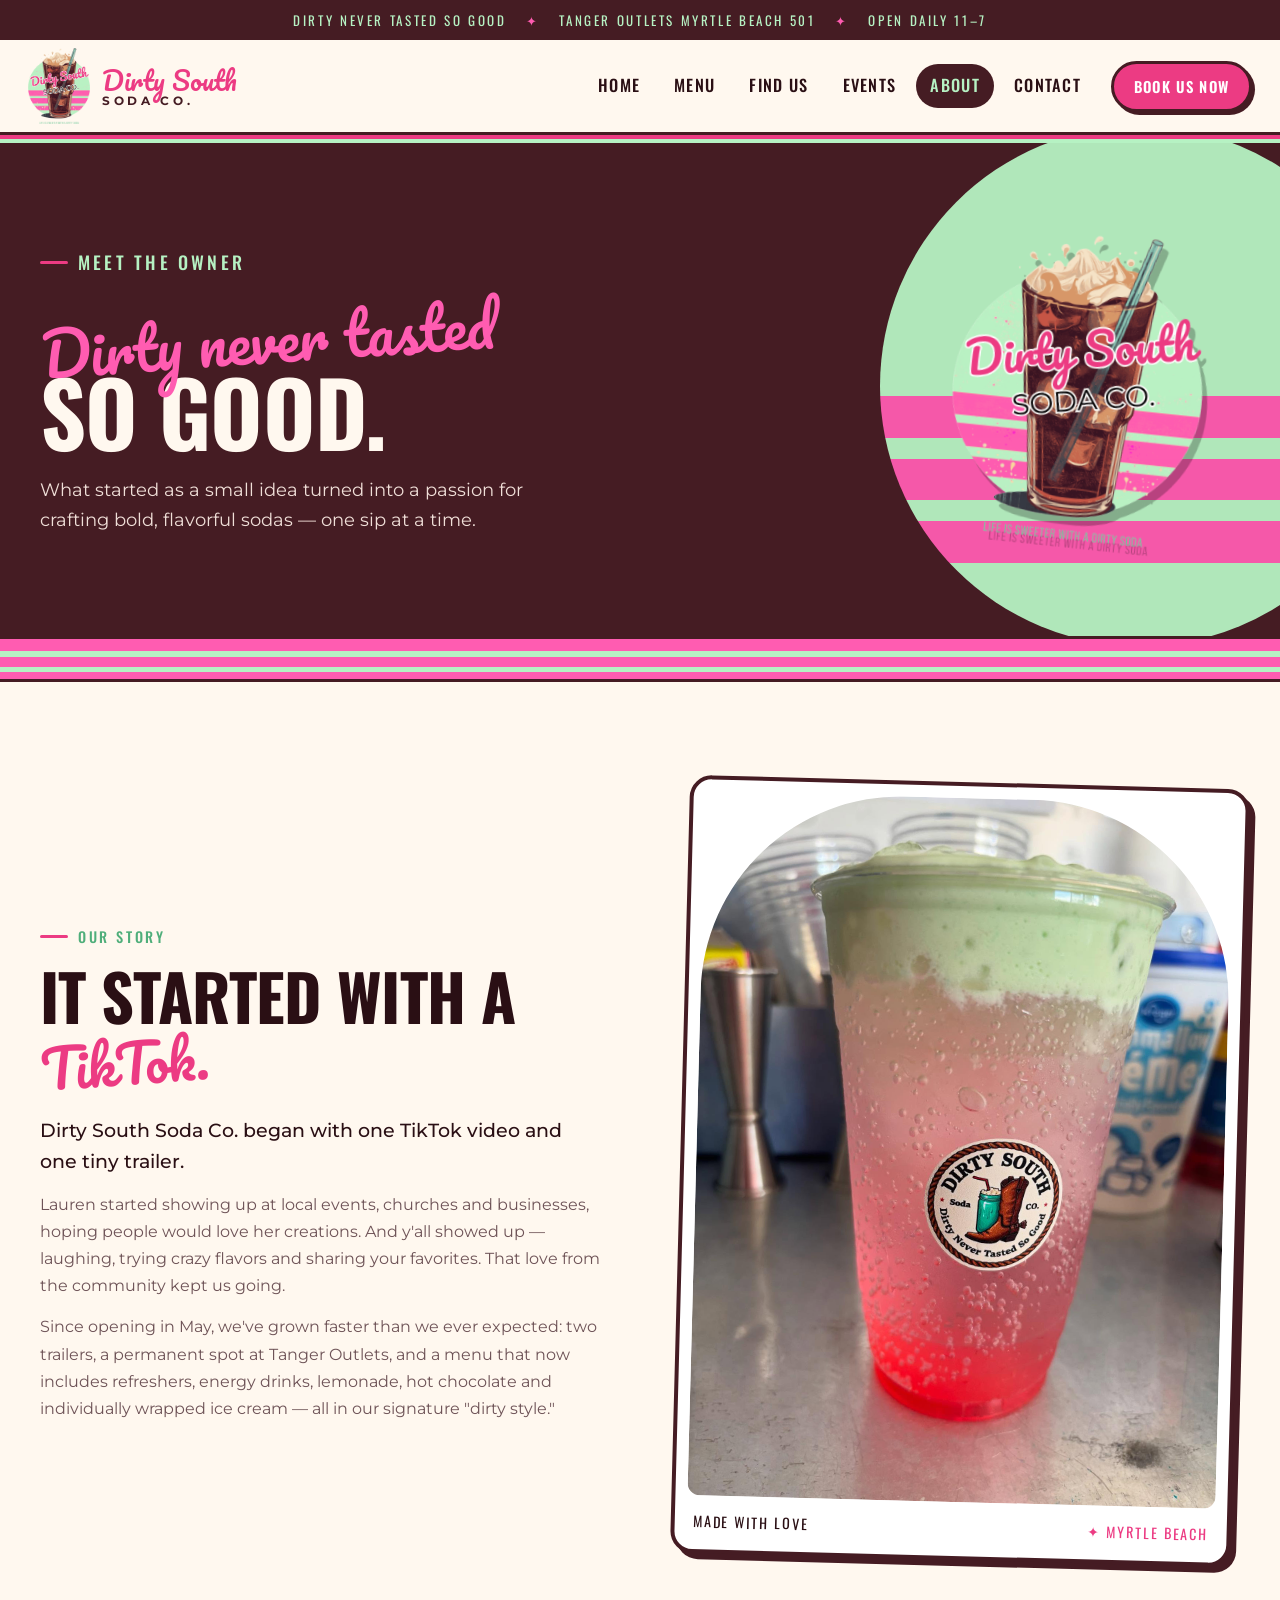
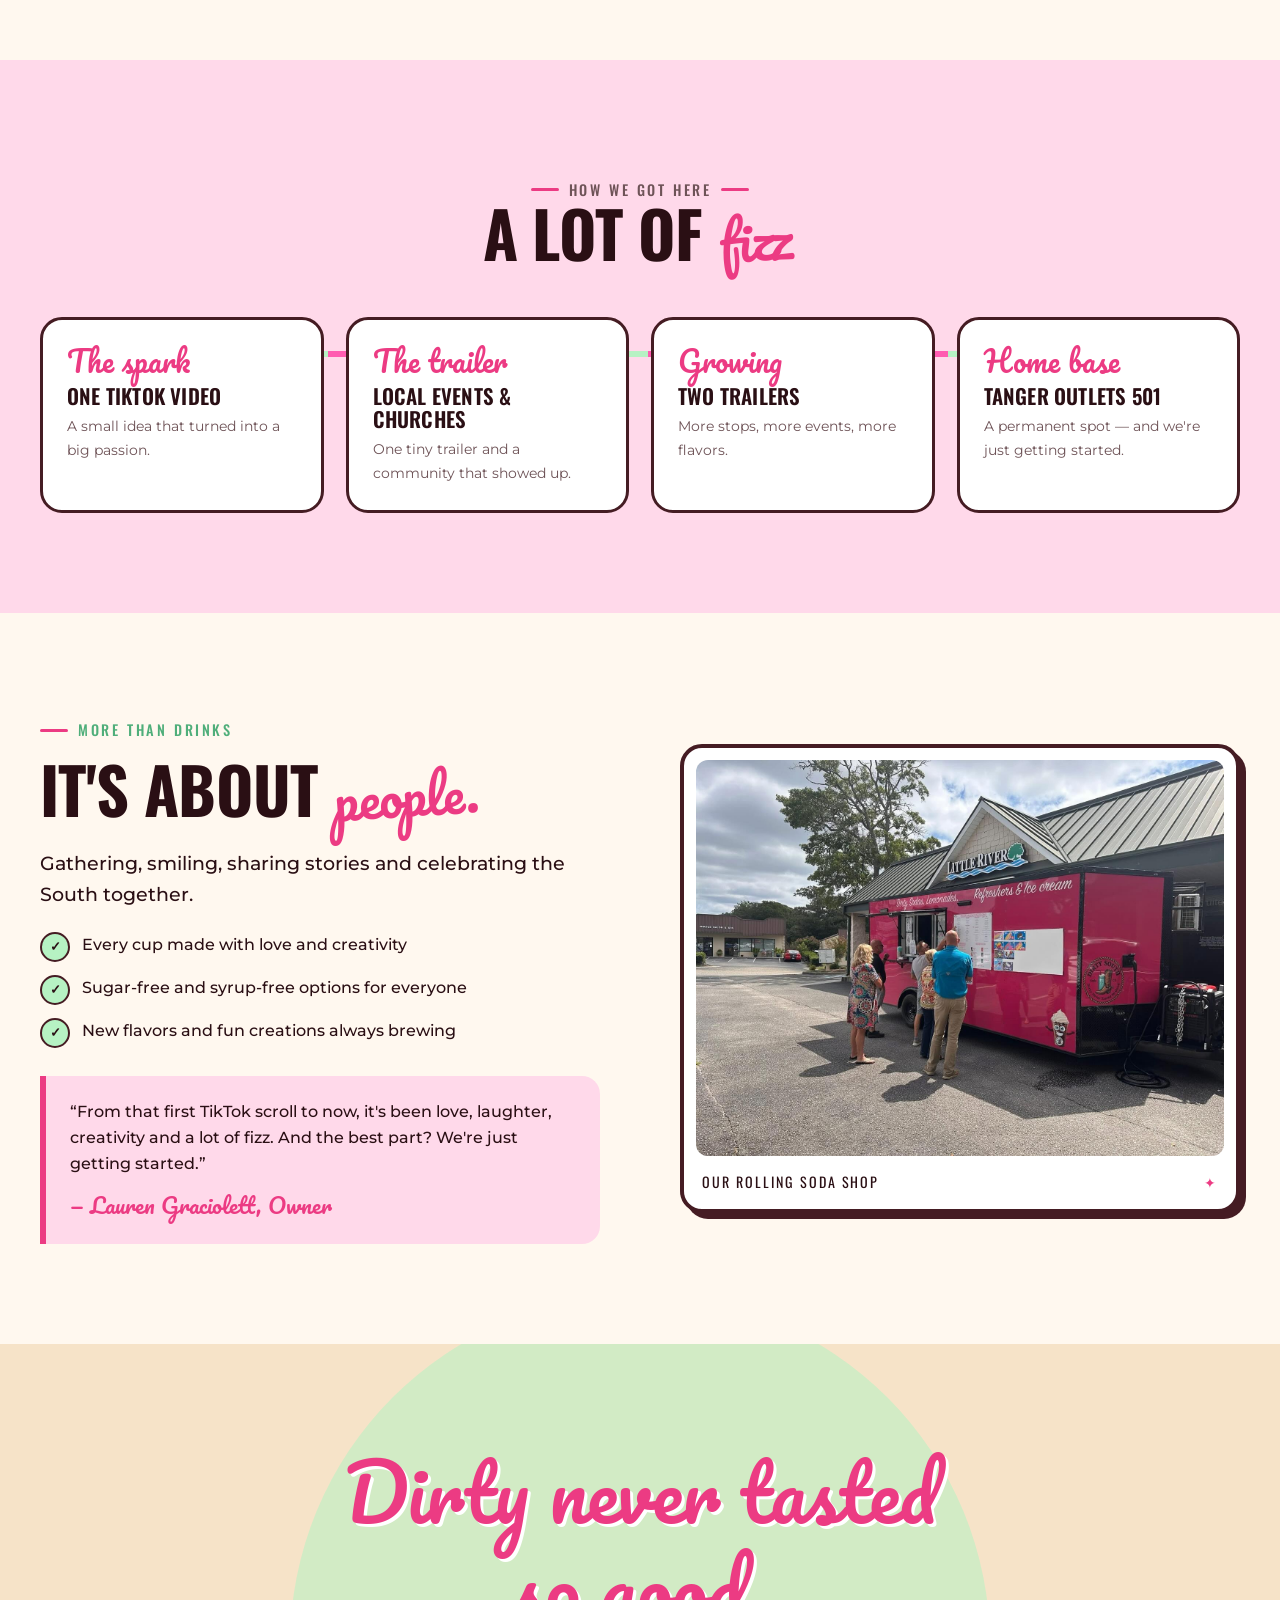
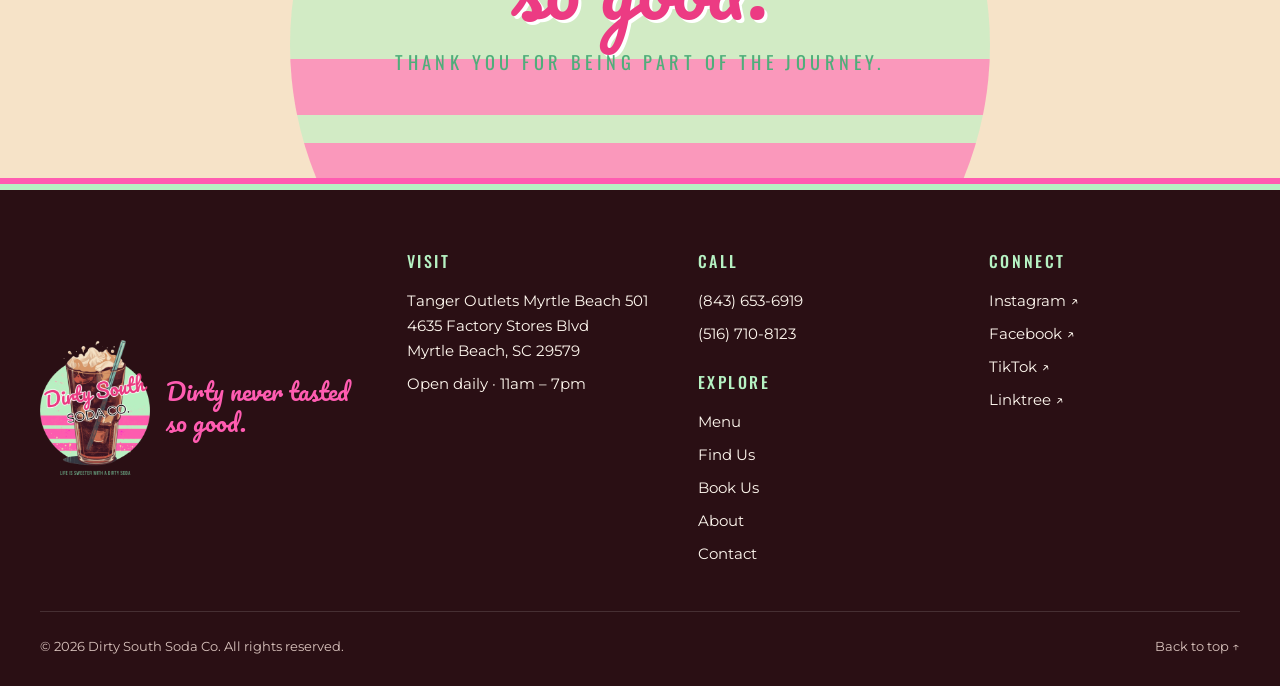
==== about.html @ b5f2651e "trew" ====
<!doctype html>
<html lang="en">
<head>
  <meta charset="utf-8">
  <meta name="viewport" content="width=device-width, initial-scale=1">
  <meta name="theme-color" content="#451c23">
  <title>About | Meet the Owner of Dirty South Soda Co.</title>
  <meta name="description" content="Meet Lauren Graciolett, owner of Dirty South Soda Co. What started with a TikTok video and one tiny trailer grew into two trailers and a permanent spot at Tanger Outlets Myrtle Beach.">
  <meta property="og:title" content="About | Meet the Owner of Dirty South Soda Co.">
  <meta property="og:description" content="Meet Lauren Graciolett, owner of Dirty South Soda Co. What started with a TikTok video and one tiny trailer grew into two trailers and a permanent spot at Tanger Outlets Myrtle Beach.">
  <meta property="og:type" content="website">
  <meta property="og:image" content="dirty-south-logo.png">
  <link rel="icon" type="image/png" href="favicon.png">
  <link rel="preconnect" href="https://fonts.googleapis.com">
  <link rel="preconnect" href="https://fonts.gstatic.com" crossorigin>
  <link rel="stylesheet" href="styles.css">
  <script src="script.js" defer></script>
  <script type="application/ld+json">{"@context":"https://schema.org","@type":"FoodEstablishment","name":"Dirty South Soda Co.","slogan":"Dirty Never Tasted So Good","founder":"Lauren Graciolett","servesCuisine":"Dirty sodas, energy drinks, refreshers, lemonade, boba, dirty popcorn, ice cream","telephone":["+18436536919","+15167108123"],"address":{"@type":"PostalAddress","streetAddress":"4635 Factory Stores Blvd, Tanger Outlets Myrtle Beach 501","addressLocality":"Myrtle Beach","addressRegion":"SC","postalCode":"29579","addressCountry":"US"},"openingHours":"Mo-Su 11:00-19:00","logo":"dirty-south-logo.png","sameAs":["https://www.instagram.com/dirtysouthsodacosc/","https://linktr.ee/dirtysouthsodaco"]}</script>
</head>
<body>
<a class="skip" href="#main">Skip to content</a>
<div class="topline">Dirty never tasted so good <b aria-hidden="true">✦</b> Tanger Outlets Myrtle Beach 501 <b aria-hidden="true">✦</b> Open daily 11–7</div>
<header class="header">
  <div class="nav-wrap">
    <a class="brand" href="index.html" aria-label="Dirty South Soda Co. home">
      <img src="dirty-south-logo.png" alt="" width="62" height="76">
      <span class="brand-text"><strong>Dirty South</strong><span>SODA CO.</span></span>
    </a>
    <button class="nav-toggle" aria-expanded="false" aria-controls="navigation" type="button"><span class="bars" aria-hidden="true"><i></i><i></i><i></i></span><span class="nav-label">Menu</span></button>
    <nav id="navigation" class="navigation" aria-label="Main navigation">
      <a href="index.html">Home</a>
      <a href="menu.html">Menu</a>
      <a href="find-us.html">Find Us</a>
      <a href="events.html">Events</a>
      <a href="about.html" aria-current="page">About</a>
      <a href="contact.html">Contact</a>
      <a class="btn btn-small" href="events.html">Book us now</a>
    </nav>
  </div>
</header>
<main id="main">
<section class="page-hero">
  <span class="sun" aria-hidden="true"></span>
  <img class="page-hero-logo" src="dirty-south-logo.png" alt="" width="250" height="308">
  <div class="wrap">
    <p class="eyebrow">Meet the owner</p>
    <h1><span class="script">Dirty never tasted</span>so good.</h1>
    <p>What started as a small idea turned into a passion for crafting bold, flavorful sodas — one sip at a time.</p>
    
  </div>
</section>
<div class="stripe-band" aria-hidden="true"></div>

<section class="space" aria-labelledby="story-title">
  <div class="wrap split">
    <div data-reveal>
      <p class="eyebrow">Our story</p>
      <h2 id="story-title">It started with a <span class="script">TikTok.</span></h2>
      <p class="lead" style="margin-top:22px">Dirty South Soda Co. began with one TikTok video and one tiny trailer.</p>
      <p class="muted">Lauren started showing up at local events, churches and businesses, hoping people would love her creations. And y'all showed up — laughing, trying crazy flavors and sharing your favorites. That love from the community kept us going.</p>
      <p class="muted">Since opening in May, we've grown faster than we ever expected: two trailers, a permanent spot at Tanger Outlets, and a menu that now includes refreshers, energy drinks, lemonade, hot chocolate and individually wrapped ice cream — all in our signature "dirty style."</p>
    </div>
    <figure class="photo-card arch tilt-r" data-reveal><img src="one%20drink.jpg" alt="A Dirty South Soda Co. drink" width="800" height="1000" loading="lazy" decoding="async"><figcaption>Made with love <span>✦ Myrtle Beach</span></figcaption></figure>
  </div>
</section>

<section class="space bg-pink" aria-labelledby="time-title">
  <div class="wrap">
    <div class="section-head center" data-reveal><p class="eyebrow">How we got here</p><h2 id="time-title">A lot of <span class="script">fizz</span></h2></div>
    <ol class="timeline">
      <li data-reveal><span class="big">The spark</span><h3>One TikTok video</h3><p>A small idea that turned into a big passion.</p></li>
      <li data-reveal><span class="big">The trailer</span><h3>Local events &amp; churches</h3><p>One tiny trailer and a community that showed up.</p></li>
      <li data-reveal><span class="big">Growing</span><h3>Two trailers</h3><p>More stops, more events, more flavors.</p></li>
      <li data-reveal><span class="big">Home base</span><h3>Tanger Outlets 501</h3><p>A permanent spot — and we're just getting started.</p></li>
    </ol>
  </div>
</section>

<section class="space" aria-labelledby="values-title">
  <div class="wrap split reverse">
    <figure class="photo-card tilt" data-reveal><img src="outdoor%20food%20truck.jpg" alt="A Dirty South Soda Co. trailer" width="1200" height="800" loading="lazy" decoding="async"><figcaption>Our rolling soda shop <span>✦</span></figcaption></figure>
    <div data-reveal>
      <p class="eyebrow">More than drinks</p>
      <h2 id="values-title">It's about <span class="script">people.</span></h2>
      <p class="lead" style="margin-top:22px">Gathering, smiling, sharing stories and celebrating the South together.</p>
      <ul class="check-list"><li>Every cup made with love and creativity</li><li>Sugar-free and syrup-free options for everyone</li><li>New flavors and fun creations always brewing</li></ul>
      <blockquote class="signature">“From that first TikTok scroll to now, it's been love, laughter, creativity and a lot of fizz. And the best part? We're just getting started.”<cite>— Lauren Graciolett, Owner</cite></blockquote>
    </div>
  </div>
</section>

<section class="tagline space bg-foam">
  <span class="sun" aria-hidden="true"></span>
  <div class="wrap" data-reveal><p class="big">Dirty never tasted<br>so good.</p><p class="sub">Thank you for being part of the journey.</p></div>
</section>
</main>
<footer class="footer">
  <div class="wrap">
    <div class="footer-main">
      <div class="footer-brand">
        <img src="dirty-south-logo.png" alt="Dirty South Soda Co." width="110" height="135" loading="lazy">
        <p>Dirty never tasted<br>so good.</p>
      </div>
      <div>
        <h4>Visit</h4>
        <div class="footer-col"><a href="https://www.google.com/maps/search/?api=1&query=Tanger+Outlets+Myrtle+Beach+501%2C+4635+Factory+Stores+Blvd%2C+Myrtle+Beach%2C+SC+29579" target="_blank" rel="noopener noreferrer">Tanger Outlets Myrtle Beach 501<br>4635 Factory Stores Blvd<br>Myrtle Beach, SC 29579</a><span>Open daily · 11am – 7pm</span></div>
      </div>
      <div>
        <h4>Call</h4>
        <div class="footer-col"><a href="tel:+18436536919">(843) 653-6919</a><a href="tel:+15167108123">(516) 710-8123</a></div>
        <h4 style="margin-top:22px">Explore</h4>
        <nav aria-label="Footer navigation"><a href="menu.html">Menu</a><a href="find-us.html">Find Us</a><a href="events.html">Book Us</a><a href="about.html">About</a><a href="contact.html">Contact</a></nav>
      </div>
      <div>
        <h4>Connect</h4>
        <!-- OWNER: Add direct Facebook and TikTok profile links if you want them separate from Linktree. -->
        <div class="footer-col"><a href="https://www.instagram.com/dirtysouthsodacosc/" target="_blank" rel="noopener noreferrer">Instagram ↗</a><a href="https://linktr.ee/dirtysouthsodaco" target="_blank" rel="noopener noreferrer">Facebook ↗</a><a href="https://linktr.ee/dirtysouthsodaco" target="_blank" rel="noopener noreferrer">TikTok ↗</a><a href="https://linktr.ee/dirtysouthsodaco" target="_blank" rel="noopener noreferrer">Linktree ↗</a></div>
      </div>
    </div>
    <div class="footer-bottom"><p>© <span id="year">2026</span> Dirty South Soda Co. All rights reserved.</p><a href="#main">Back to top ↑</a></div>
  </div>
</footer>
<a class="mobile-find" href="find-us.html">Find us today <span aria-hidden="true">↗</span></a>
</body>
</html>
---- styles.css ----
/* =========================================================
   DIRTY SOUTH SODA CO. — Retro soda-fountain theme
   Palette sampled from the Dirty South Soda Co. logo:
   mint circle, hot-pink stripes, cola, cream foam, teal straw.
   ========================================================= */
@import url('https://fonts.googleapis.com/css2?family=Pacifico&family=Oswald:wght@400;500;600;700&family=Montserrat:wght@400;500;600;700;800&display=swap');

:root{
  --cream:#fff8ef; --foam:#f6e3c8; --caramel:#da9665;
  --mint:#b6f2c3; --mint-soft:#dff9e5; --mint-deep:#4fae7a;
  --pink:#ec3b83; --pink-hot:#ff5cb1; --pink-soft:#ffd9ea;
  --cola:#451c23; --cola-dark:#2a0f14; --cola-mid:#6b2e33;
  --straw:#5aa9a0; --ink:#2a0f14; --muted:#6e5357; --white:#fff;
  --script:'Pacifico','Brush Script MT',cursive;
  --display:'Oswald','Arial Narrow',Impact,sans-serif;
  --body:'Montserrat',Arial,sans-serif;
  --max:1240px; --header:92px; --radius:22px;
  --shadow:6px 6px 0 var(--cola);
}

/* ---------- Base ---------- */
*{box-sizing:border-box}
html{scroll-behavior:smooth;scroll-padding-top:calc(var(--header) + 16px)}
body{margin:0;font:16px/1.7 var(--body);color:var(--ink);background:var(--cream);-webkit-font-smoothing:antialiased}
h1,h2,h3,h4,p,figure,ul,ol{margin:0}
ul,ol{padding:0;list-style:none}
img{display:block;max-width:100%;height:auto}
a{color:inherit;text-decoration:none}
button,input,select,textarea{font:inherit;color:inherit}
button{cursor:pointer}
a:focus-visible,button:focus-visible,input:focus-visible,select:focus-visible,textarea:focus-visible,summary:focus-visible{outline:3px solid var(--pink);outline-offset:4px}
[hidden]{display:none!important}
h1,h2{font-family:var(--display);font-weight:700;text-transform:uppercase;line-height:.95;letter-spacing:-.01em;overflow-wrap:break-word}
h1{font-size:clamp(3.2rem,7vw,6.4rem)}
h2{font-size:clamp(2.5rem,5vw,4.4rem)}
h3{font-family:var(--display);font-weight:600;font-size:1.65rem;line-height:1.1;text-transform:uppercase;letter-spacing:.01em}
.script{font-family:var(--script);font-weight:400;text-transform:none;letter-spacing:0;color:var(--pink);display:inline-block;line-height:1.15}
h1 .script,h2 .script{font-size:.82em;transform:rotate(-4deg);padding-right:.1em}
.wrap{width:min(var(--max),calc(100% - 80px));margin-inline:auto}
.space{padding-block:100px}
.center{text-align:center}
.eyebrow{display:inline-flex;align-items:center;gap:10px;font-family:var(--display);font-size:.9rem;font-weight:500;letter-spacing:.18em;text-transform:uppercase;color:var(--mint-deep);margin-bottom:16px}
.eyebrow::before{content:"";width:28px;height:3px;border-radius:3px;background:var(--pink)}
.center .eyebrow::after{content:"";width:28px;height:3px;border-radius:3px;background:var(--pink)}
.lead{font-size:1.2rem;line-height:1.6;font-weight:500}
p+p{margin-top:14px}
.muted{color:var(--muted)}
.small{font-size:.82rem;color:var(--muted)}
.sr-only{position:absolute;width:1px;height:1px;padding:0;margin:-1px;overflow:hidden;clip:rect(0,0,0,0);white-space:nowrap;border:0}
.skip{position:fixed;top:-100px;left:15px;background:var(--cola);color:#fff;padding:12px 16px;border-radius:10px;z-index:100}
.skip:focus{top:10px}

/* ---------- Buttons ---------- */
.actions{display:flex;flex-wrap:wrap;align-items:center;gap:14px}
.btn{display:inline-flex;align-items:center;justify-content:center;gap:12px;min-height:56px;padding:14px 28px;background:var(--pink);color:#fff;border:3px solid var(--cola);border-radius:999px;font-family:var(--display);font-size:1.05rem;font-weight:600;letter-spacing:.08em;text-transform:uppercase;box-shadow:4px 4px 0 var(--cola);transition:transform .15s,box-shadow .15s,background .15s}
.btn:hover{transform:translate(-2px,-2px);box-shadow:6px 6px 0 var(--cola);background:var(--pink-hot)}
.btn:active{transform:translate(2px,2px);box-shadow:1px 1px 0 var(--cola)}
.btn-mint{background:var(--mint);color:var(--cola)}
.btn-mint:hover{background:#c9f7d4}
.btn-cream{background:var(--cream);color:var(--cola)}
.btn-cream:hover{background:#fff}
.btn-small{min-height:46px;padding:10px 20px;font-size:.92rem;box-shadow:3px 3px 0 var(--cola)}
.text-link{display:inline-flex;align-items:center;gap:10px;margin-top:22px;font-weight:700;font-size:.92rem;color:var(--pink);border-bottom:2px solid currentColor;padding-bottom:3px}
.text-link:hover{color:var(--cola)}

/* ---------- Top line + header ---------- */
.topline{background:var(--cola);color:var(--mint);text-align:center;font-family:var(--display);font-size:.82rem;letter-spacing:.2em;text-transform:uppercase;padding:9px 16px}
.topline b{color:var(--pink-hot);font-weight:500;padding-inline:14px}
.header{position:sticky;top:0;z-index:50;background:var(--cream);border-bottom:3px solid var(--cola);transition:box-shadow .2s}
.header::after{content:"";position:absolute;left:0;right:0;bottom:-11px;height:8px;background:linear-gradient(var(--pink) 0 50%,var(--mint) 50% 100%);pointer-events:none}
.header.scrolled{box-shadow:0 10px 25px #2a0f1418}
.nav-wrap{width:min(1360px,calc(100% - 56px));min-height:var(--header);margin:auto;display:flex;align-items:center;justify-content:space-between;gap:24px}
.brand{display:flex;align-items:center;gap:12px;flex-shrink:0}
.brand img{width:62px;height:76px;object-fit:contain}
.brand-text{display:flex;flex-direction:column;line-height:1}
.brand-text strong{font-family:var(--script);font-weight:400;font-size:1.65rem;color:var(--pink);line-height:1.15}
.brand-text span{font-weight:700;font-size:.72rem;letter-spacing:.32em;color:var(--cola)}
.navigation{display:flex;align-items:center;gap:6px}
.navigation>a:not(.btn){font-family:var(--display);font-size:1.02rem;font-weight:500;letter-spacing:.08em;text-transform:uppercase;padding:8px 14px;border-radius:999px;transition:background .15s,color .15s}
.navigation>a:not(.btn):hover{background:var(--mint)}
.navigation>a[aria-current=page]{background:var(--cola);color:var(--mint)}
.navigation>.btn{margin-left:10px}
.nav-toggle{display:none}

/* ---------- Decorative retro sun (logo circle + stripes) ---------- */
.sun{position:absolute;border-radius:50%;background:
  linear-gradient(transparent 0 52%,var(--pink-hot) 52% 60%,var(--mint) 60% 64%,var(--pink-hot) 64% 72%,var(--mint) 72% 76%,var(--pink-hot) 76% 84%,var(--mint) 84%),
  var(--mint);pointer-events:none}
.sprinkles{background-image:radial-gradient(var(--pink-hot) 2px,transparent 2.5px),radial-gradient(var(--caramel) 2px,transparent 2.5px);background-size:46px 46px,62px 62px;background-position:0 0,20px 28px}

/* ---------- Home hero ---------- */
.hero{position:relative;overflow:hidden;background:var(--cream)}
.hero-grid{display:grid;grid-template-columns:1.05fr 1fr;gap:50px;align-items:center;padding-block:70px 90px;position:relative;z-index:1}
.hero-copy h1 .script{display:block;font-size:.7em;margin-bottom:.12em}
.hero-intro{max-width:470px;font-size:1.15rem;margin-block:26px 32px;color:var(--muted);font-weight:500}
.hero-badges{display:flex;flex-wrap:wrap;gap:10px;margin-top:30px}
.hero-badges span{border:2px solid var(--cola);border-radius:999px;padding:6px 14px;font-size:.78rem;font-weight:700;background:#fff}
.hero-art{position:relative;min-width:0;display:flex;justify-content:center}
.hero-art .sun{width:min(560px,92%);aspect-ratio:1;top:50%;left:50%;transform:translate(-50%,-50%)}
.media-frame{position:relative;z-index:1;width:min(420px,78%);background:var(--foam);border:4px solid var(--cola);border-radius:220px 220px 26px 26px;overflow:hidden;box-shadow:10px 10px 0 var(--cola);display:flex;align-items:center;justify-content:center}
.hero-still{width:100%;height:auto;aspect-ratio:4/5;object-fit:cover}
.media-frame video{display:block;width:100%;height:auto;object-fit:contain}
.media-frame.is-playing .hero-still{display:none}
.video-control{position:absolute;bottom:14px;left:14px;z-index:2;display:flex;align-items:center;gap:8px;min-height:44px;padding:9px 16px;background:var(--cola);color:var(--mint);border:2px solid var(--mint);border-radius:999px;font-size:.78rem;font-weight:700}
.hero-logo{position:absolute;z-index:2;width:170px;right:2%;bottom:-24px;transform:rotate(8deg);filter:drop-shadow(4px 6px 0 #2a0f1430)}
.hero-sticker{position:absolute;z-index:2;left:4%;top:6%;width:122px;height:122px;border-radius:50%;background:var(--pink);color:#fff;border:3px solid var(--cola);display:flex;flex-direction:column;align-items:center;justify-content:center;text-align:center;font-family:var(--display);text-transform:uppercase;line-height:1;letter-spacing:.06em;font-size:.8rem;transform:rotate(-12deg);box-shadow:4px 4px 0 var(--cola)}
.hero-sticker strong{font-family:var(--script);text-transform:none;font-weight:400;font-size:1.7rem;letter-spacing:0;margin-block:2px}

/* ---------- Stripe band (logo stripes) ---------- */
.stripe-band{height:46px;background:linear-gradient(var(--pink-hot) 0 30%,var(--mint) 30% 45%,var(--pink-hot) 45% 70%,var(--mint) 70% 82%,var(--pink-hot) 82% 100%);border-block:3px solid var(--cola)}
.flavor-strip{background:var(--cola);color:var(--cream);display:flex;flex-wrap:wrap;justify-content:center;align-items:center;gap:14px 34px;padding:22px 24px;font-family:var(--display);font-size:1.45rem;letter-spacing:.12em;text-transform:uppercase}
.flavor-strip i{font-style:normal;color:var(--pink-hot);font-size:1rem}

/* ---------- Generic two column + figures ---------- */
.split{display:grid;grid-template-columns:1fr 1fr;gap:80px;align-items:center}
.split.reverse>:first-child{order:2}
.split>*{min-width:0}
.photo-card{position:relative;background:#fff;border:4px solid var(--cola);border-radius:var(--radius);padding:12px;box-shadow:var(--shadow)}
.photo-card img{width:100%;border-radius:12px;object-fit:cover}
.photo-card figcaption{font-family:var(--display);text-transform:uppercase;letter-spacing:.14em;font-size:.88rem;padding:14px 6px 4px;display:flex;justify-content:space-between;gap:10px}
.photo-card figcaption span{color:var(--pink)}
.photo-card.tilt{transform:rotate(-1.5deg)}
.photo-card.tilt-r{transform:rotate(1.5deg)}
.arch img{border-radius:200px 200px 12px 12px}
.tape{position:absolute;top:-16px;left:50%;transform:translateX(-50%) rotate(-3deg);background:var(--mint);border:2px solid var(--cola);padding:4px 18px;font-family:var(--display);letter-spacing:.14em;font-size:.82rem;text-transform:uppercase;z-index:2}

/* ---------- Sections ---------- */
.bg-mint{background:var(--mint-soft)}
.bg-pink{background:var(--pink-soft)}
.bg-foam{background:var(--foam)}
.bg-cola{background:var(--cola);color:var(--cream)}
.bg-cola .eyebrow{color:var(--mint)}
.bg-cola h2 .script{color:var(--pink-hot)}
.bg-cola .muted{color:#e9d6cf}
.section-head{display:flex;justify-content:space-between;align-items:end;gap:40px;margin-bottom:48px}
.section-head>p{max-width:380px;color:var(--muted)}
.section-head.center{display:block;text-align:center;max-width:760px;margin-inline:auto}
.section-head.center>p{margin:18px auto 0}

/* ---------- Drink category cards ---------- */
.cards{display:grid;grid-template-columns:repeat(4,minmax(0,1fr));gap:22px}
.card{position:relative;background:#fff;border:3px solid var(--cola);border-radius:var(--radius);padding:30px 24px 26px;box-shadow:5px 5px 0 var(--cola);transition:transform .2s,box-shadow .2s}
.card:hover{transform:translate(-3px,-3px);box-shadow:8px 8px 0 var(--cola)}
.card .icon{width:64px;height:64px;border-radius:50%;display:grid;place-items:center;border:3px solid var(--cola);margin-bottom:18px;background:var(--mint)}
.card .icon svg{width:32px;height:32px}
.card:nth-child(2) .icon{background:var(--pink-soft)}
.card:nth-child(3) .icon{background:#fff3b0}
.card:nth-child(4) .icon{background:#c9ece7}
.card p{font-size:.92rem;color:var(--muted);margin-top:10px}
.card .num{position:absolute;top:18px;right:20px;font-family:var(--display);color:var(--pink);font-size:1rem;letter-spacing:.1em}

/* ---------- Build-a-soda steps ---------- */
.steps{display:grid;grid-template-columns:repeat(4,minmax(0,1fr));gap:22px;counter-reset:step}
.step{background:var(--cream);color:var(--ink);border:3px solid var(--cola);border-radius:var(--radius);padding:28px 24px;position:relative}
.step::before{counter-increment:step;content:counter(step);position:absolute;top:-22px;left:22px;width:46px;height:46px;border-radius:50%;background:var(--pink);color:#fff;border:3px solid var(--cola);display:grid;place-items:center;font-family:var(--display);font-size:1.3rem;font-weight:600}
.step h3{margin-top:12px}
.step p{font-size:.9rem;color:var(--muted);margin-top:8px}
.step .tags{display:flex;flex-wrap:wrap;gap:6px;margin-top:14px}

/* ---------- Chips ---------- */
.chips{display:flex;flex-wrap:wrap;gap:10px;margin-block:24px}
.chip,.step .tags span{display:inline-block;border:2px solid var(--cola);border-radius:999px;padding:5px 14px;font-size:.78rem;font-weight:700;background:#fff}
.chip:nth-child(3n+1){background:var(--mint)}
.chip:nth-child(3n+2){background:var(--pink-soft)}

/* ---------- Menu page ---------- */
.menu-grid{display:grid;grid-template-columns:repeat(2,minmax(0,1fr));gap:28px}
.menu-panel{background:#fff;border:3px solid var(--cola);border-radius:var(--radius);overflow:hidden;box-shadow:var(--shadow)}
.menu-panel header{display:flex;align-items:center;gap:16px;padding:22px 26px;background:var(--mint);border-bottom:3px solid var(--cola)}
.menu-panel:nth-child(2) header{background:var(--pink-soft)}
.menu-panel:nth-child(3) header{background:#fff3b0}
.menu-panel:nth-child(4) header{background:#c9ece7}
.menu-panel header .script{font-size:2rem;color:var(--cola)}
.menu-panel header h3{font-size:2rem}
.menu-panel .body{padding:24px 26px 28px}
.menu-panel .body p{color:var(--muted);font-size:.95rem}
.menu-panel ul{margin-top:16px;display:grid;gap:10px}
.menu-panel li{display:flex;gap:12px;align-items:baseline;font-weight:600;font-size:.95rem}
.menu-panel li::before{content:"";flex:0 0 10px;height:10px;border-radius:50%;background:var(--pink);transform:translateY(-1px)}
.menu-cta{margin-top:50px;display:flex;align-items:center;justify-content:space-between;gap:30px;background:var(--cola);color:var(--cream);border-radius:var(--radius);padding:34px 40px;position:relative;overflow:hidden}
.menu-cta h3{font-size:2rem;color:var(--mint)}
.menu-cta p{color:#e9d6cf;margin-top:6px}
.menu-cta .btn{flex-shrink:0}

/* ---------- Page hero (inner pages) ---------- */
.page-hero{position:relative;overflow:hidden;background:var(--cola);color:var(--cream);padding-block:90px 100px}
.page-hero .sun{width:520px;aspect-ratio:1;right:-120px;top:50%;transform:translateY(-50%);opacity:.95}
.page-hero .wrap{position:relative;z-index:1}
.page-hero .eyebrow{color:var(--mint)}
.page-hero h1{max-width:760px}
.page-hero h1 .script{color:var(--pink-hot);display:block;font-size:.66em;margin-bottom:.1em}
.page-hero p{max-width:540px;margin-top:22px;font-size:1.12rem;color:#f0dfd8}
.page-hero .actions{margin-top:30px}
.page-hero-logo{position:absolute;z-index:1;right:6%;top:50%;transform:translateY(-50%) rotate(6deg);width:250px;filter:drop-shadow(6px 8px 0 #00000040)}

/* ---------- Info cards / schedule ---------- */
.info-grid{display:grid;grid-template-columns:repeat(3,minmax(0,1fr));gap:22px}
.info{background:#fff;border:3px solid var(--cola);border-radius:var(--radius);padding:28px}
.info h3{font-size:1.4rem;margin-bottom:8px}
.info p{color:var(--muted);font-size:.93rem}
.info .big{font-family:var(--script);color:var(--pink);font-size:2.2rem;line-height:1.2;display:block;margin-bottom:6px}
.callout{display:flex;gap:18px;align-items:flex-start;background:#fff;border:3px dashed var(--pink);border-radius:var(--radius);padding:22px 24px;margin-block:26px}
.callout .dot{flex:0 0 42px;height:42px;border-radius:50%;background:var(--pink);color:#fff;display:grid;place-items:center;font-weight:800;border:2px solid var(--cola)}
.callout h3{font-family:var(--body);text-transform:none;font-size:1rem;font-weight:800;letter-spacing:0}
.callout p{font-size:.9rem;color:var(--muted);margin-top:4px}
.check-list{display:grid;gap:12px;margin-top:22px}
.check-list li{display:flex;gap:12px;align-items:flex-start;font-weight:500}
.check-list li::before{content:"✓";flex:0 0 26px;height:26px;border-radius:50%;background:var(--mint);border:2px solid var(--cola);display:grid;place-items:center;font-size:.8rem;font-weight:800;margin-top:1px}
.bg-cola .check-list li::before{color:var(--cola)}

/* ---------- Event poster ---------- */
.poster{position:relative;background:var(--pink);color:#fff;border:4px solid var(--cola);border-radius:var(--radius);padding:40px 34px;box-shadow:10px 10px 0 var(--cola);transform:rotate(-2deg);overflow:hidden}
.poster .sun{width:320px;aspect-ratio:1;right:-90px;bottom:-110px;opacity:.9}
.poster>*:not(.sun){position:relative}
.poster small{font-family:var(--display);letter-spacing:.2em;text-transform:uppercase;font-size:.9rem}
.poster strong{display:block;font-family:var(--display);text-transform:uppercase;font-size:clamp(3.4rem,6vw,5.4rem);line-height:.9;margin-block:18px}
.poster strong em{font-family:var(--script);text-transform:none;font-style:normal;color:var(--cola);font-weight:400;font-size:.8em}

/* ---------- Gallery ---------- */
.gallery{display:grid;grid-template-columns:repeat(3,minmax(0,1fr));gap:24px}
.gallery figure{background:#fff;border:3px solid var(--cola);border-radius:var(--radius);overflow:hidden;box-shadow:5px 5px 0 var(--cola);transition:transform .2s}
.gallery figure:nth-child(2){transform:translateY(24px)}
.gallery figure:hover{transform:translateY(-4px)}
.gallery figure:nth-child(2):hover{transform:translateY(20px)}
.gallery img{width:100%;aspect-ratio:1;object-fit:cover}
.gallery figcaption{font-family:var(--script);color:var(--pink);font-size:1.35rem;padding:12px 20px 16px;border-top:3px solid var(--cola)}

/* ---------- Quote / tagline ---------- */
.tagline{position:relative;text-align:center;overflow:hidden}
.tagline .sun{width:700px;aspect-ratio:1;left:50%;top:50%;transform:translate(-50%,-38%);opacity:.55}
.tagline .wrap{position:relative}
.tagline p.big{font-family:var(--script);font-size:clamp(2.6rem,6vw,5rem);color:var(--pink);line-height:1.25;text-shadow:3px 3px 0 #fff}
.tagline p.sub{font-family:var(--display);text-transform:uppercase;letter-spacing:.24em;color:var(--mint-deep);font-size:1.15rem;margin-top:10px}

/* ---------- FAQ ---------- */
.faq{display:grid;gap:14px}
.faq details{background:#fff;border:3px solid var(--cola);border-radius:18px;overflow:hidden}
.faq summary{cursor:pointer;list-style:none;display:flex;justify-content:space-between;align-items:center;gap:16px;padding:20px 24px;font-weight:700}
.faq summary::-webkit-details-marker{display:none}
.faq summary::after{content:"+";flex:0 0 34px;height:34px;border-radius:50%;background:var(--mint);border:2px solid var(--cola);display:grid;place-items:center;font-size:1.3rem;font-weight:700;transition:transform .2s}
.faq details[open] summary::after{transform:rotate(45deg);background:var(--pink);color:#fff}
.faq details p{padding:0 24px 22px;color:var(--muted);font-size:.95rem}

/* ---------- Contact form ---------- */
.form-card{background:#fff;border:4px solid var(--cola);border-radius:var(--radius);padding:36px;box-shadow:var(--shadow)}
.form-grid{display:grid;grid-template-columns:1fr 1fr;gap:18px}
.field{display:flex;flex-direction:column;gap:7px}
.field.full{grid-column:1/-1}
.field label{font-weight:700;font-size:.85rem}
.field input,.field select,.field textarea{width:100%;min-height:50px;padding:12px 14px;border:2px solid var(--cola);border-radius:14px;background:var(--cream);font-size:1rem}
.field textarea{min-height:120px;resize:vertical}
.field input:focus,.field select:focus,.field textarea:focus{background:#fff}
.form-card .actions{margin-top:24px}
.form-status{margin-top:14px;font-size:.9rem;font-weight:600;color:var(--mint-deep)}
.contact-links{display:grid;gap:14px;margin-top:26px}
.contact-links a{display:flex;align-items:center;justify-content:space-between;gap:16px;background:#fff;border:3px solid var(--cola);border-radius:18px;padding:18px 22px;font-weight:700;transition:transform .15s,background .15s}
.contact-links a:hover{transform:translateX(4px);background:var(--mint)}
.contact-links small{display:block;font-weight:500;color:var(--muted);font-size:.82rem}
.contact-links .arrow{font-size:1.4rem;color:var(--pink)}

/* ---------- Final CTA ---------- */
.final-cta{position:relative;overflow:hidden;background:var(--pink);color:#fff;text-align:center;border-block:4px solid var(--cola)}
.final-cta .wrap{position:relative}
.final-cta h2 .script{color:var(--cola)}
.final-cta p{max-width:520px;margin:18px auto 0;font-weight:500}
.final-cta .actions{justify-content:center;margin-top:32px}
.final-cta.sprinkles{background-color:var(--pink);background-image:radial-gradient(#ffffff55 2px,transparent 2.5px),radial-gradient(var(--mint) 2px,transparent 2.5px)}

/* ---------- Footer ---------- */
.footer{background:var(--cola-dark);color:var(--cream);padding-block:70px 28px;position:relative}
.footer::before{content:"";position:absolute;top:0;left:0;right:0;height:12px;background:linear-gradient(var(--pink-hot) 0 50%,var(--mint) 50%)}
.footer-main{display:grid;grid-template-columns:1.3fr 1fr 1fr 1fr;gap:40px;padding-bottom:44px}
.footer-brand{display:flex;gap:16px;align-items:center}
.footer-brand img{width:110px;height:auto}
.footer-brand p{font-family:var(--script);font-size:1.5rem;color:var(--pink-hot);line-height:1.3}
.footer h4{font-family:var(--display);text-transform:uppercase;letter-spacing:.16em;font-weight:500;color:var(--mint);font-size:1rem;margin-bottom:14px}
.footer nav,.footer-col{display:flex;flex-direction:column;gap:8px;font-size:.92rem}
.footer a:hover{color:var(--pink-hot)}
.footer-bottom{display:flex;justify-content:space-between;gap:20px;flex-wrap:wrap;border-top:1px solid #ffffff22;padding-top:24px;font-size:.8rem;color:#d9c3bd}
.footer-bottom p+p{margin:0}
.mobile-find{display:none}

/* ---------- Reveal (JS-only enhancement) ---------- */
.reveal{opacity:0;transform:translateY(16px);transition:opacity .6s,transform .6s}
.reveal.visible{opacity:1;transform:none}

/* =================== Responsive =================== */
@media (max-width:1150px){
  .wrap{width:calc(100% - 56px)}
  .navigation>a:not(.btn){padding:8px 10px;font-size:.95rem}
  .brand-text{display:none}
  .split{gap:50px}
  .cards,.steps{grid-template-columns:repeat(2,minmax(0,1fr))}
  .steps{row-gap:40px}
  .footer-main{grid-template-columns:1fr 1fr;row-gap:36px}
  .page-hero-logo{width:200px;right:3%}
}
@media (max-width:950px){
  :root{--header:80px}
  .brand-text{display:flex}
  .brand img{width:52px;height:64px}
  .nav-toggle{display:flex;align-items:center;gap:10px;min-height:46px;padding:9px 16px;border:3px solid var(--cola);border-radius:999px;background:var(--mint);font-weight:700;font-size:.85rem;box-shadow:3px 3px 0 var(--cola)}
  .bars{display:flex;flex-direction:column;gap:4px;width:20px}
  .bars i{height:2.5px;width:20px;background:var(--cola);border-radius:2px;transition:transform .2s,opacity .2s}
  .nav-toggle[aria-expanded=true] .bars i:first-child{transform:translateY(6.5px) rotate(45deg)}
  .nav-toggle[aria-expanded=true] .bars i:nth-child(2){opacity:0}
  .nav-toggle[aria-expanded=true] .bars i:last-child{transform:translateY(-6.5px) rotate(-45deg)}
  .navigation{display:none;position:absolute;top:calc(100% + 11px);left:0;right:0;background:var(--cream);border-bottom:3px solid var(--cola);box-shadow:0 18px 30px #2a0f1420;padding:18px 28px 26px;grid-template-columns:1fr 1fr;gap:8px;max-height:calc(100dvh - 120px);overflow:auto}
  .navigation.open{display:grid}
  .navigation>a:not(.btn){font-size:1.1rem;padding:12px 16px;border:2px solid var(--cola);text-align:center}
  .navigation>.btn{grid-column:1/-1;margin:8px 0 0}
  .space{padding-block:76px}
  .hero-grid{grid-template-columns:1fr;gap:40px;padding-block:50px 80px;text-align:center}
  .hero-copy .eyebrow::after{content:"";width:28px;height:3px;border-radius:3px;background:var(--pink)}
  .hero-intro{margin-inline:auto}
  .hero .actions,.hero-badges{justify-content:center}
  .split{grid-template-columns:1fr;gap:44px}
  .split.reverse>:first-child{order:0}
  .section-head{display:block}
  .section-head>p{margin-top:16px}
  .menu-grid{grid-template-columns:1fr}
  .info-grid{grid-template-columns:1fr}
  .gallery figure:nth-child(2),.gallery figure:nth-child(2):hover{transform:none}
  .page-hero{padding-block:70px 80px}
  .page-hero-logo{display:none}
  .page-hero .sun{width:300px;right:-190px;opacity:1}
  .menu-cta{flex-direction:column;align-items:flex-start}
  .poster{transform:none;max-width:520px}
}
@media (max-width:767px){
  .wrap{width:calc(100% - 36px)}
  .nav-wrap{width:calc(100% - 28px)}
  .topline{font-size:.66rem;letter-spacing:.12em}
  .topline b{padding-inline:6px}
  .brand-text strong{font-size:1.35rem}
  .brand-text span{font-size:.62rem}
  .navigation{padding-inline:18px}
  .space{padding-block:60px}
  h1{font-size:clamp(2.8rem,13vw,4.4rem)}
  h2{font-size:clamp(2.3rem,10.5vw,3.4rem)}
  .lead{font-size:1.08rem}
  .btn{width:100%}
  .actions{flex-direction:column;align-items:stretch}
  .hero-intro{font-size:1.02rem}
  .media-frame{width:min(330px,82%);border-radius:170px 170px 22px 22px;box-shadow:7px 7px 0 var(--cola)}
  .media-frame.is-playing{border-radius:22px}
  .hero-logo{width:118px;right:0;bottom:-30px}
  .hero-sticker{width:96px;height:96px;font-size:.66rem;left:0}
  .hero-sticker strong{font-size:1.35rem}
  .flavor-strip{display:grid;grid-template-columns:1fr 1fr;text-align:center;font-size:1.15rem;gap:10px}
  .flavor-strip i{display:none}
  .stripe-band{height:32px}
  .cards,.steps{grid-template-columns:1fr}
  .gallery{grid-template-columns:1fr}
  .gallery img{aspect-ratio:4/3}
  .form-card{padding:24px 20px}
  .form-grid{grid-template-columns:1fr}
  .menu-cta{padding:28px 22px}
  .menu-panel header,.menu-panel .body{padding-inline:20px}
  .photo-card.tilt,.photo-card.tilt-r{transform:none}
  .poster{padding:30px 24px}
  .footer{padding-bottom:110px}
  .footer-main{grid-template-columns:1fr}
  .footer-bottom{flex-direction:column;gap:8px}
  .mobile-find{display:flex;align-items:center;justify-content:center;gap:10px;position:fixed;z-index:60;left:16px;right:16px;bottom:calc(12px + env(safe-area-inset-bottom,0px));min-height:56px;background:var(--pink);color:#fff;border:3px solid var(--cola);border-radius:999px;box-shadow:4px 4px 0 var(--cola);font-family:var(--display);font-size:1.05rem;letter-spacing:.1em;text-transform:uppercase}
}
@media (max-width:380px){
  .brand-text{display:none}
  .topline{font-size:.58rem}
  .nav-toggle{padding-inline:12px}
}
@media (prefers-reduced-motion:reduce){
  html{scroll-behavior:auto}
  *,*::before,*::after{animation:none!important;transition:none!important}
  .reveal{opacity:1;transform:none}
}
@media print{
  .header,.topline,.mobile-find,.video-control,.sun{display:none}
  body{background:#fff}
}

/* ================= v2 additions ================= */
/* Soda-cup cursor (mouse/trackpad only). Hotspot = top-left of the foam. */
@media (pointer:fine){
  html,body{cursor:url("data:image/svg+xml,%3Csvg%20xmlns%3D%22http%3A//www.w3.org/2000/svg%22%20width%3D%2232%22%20height%3D%2240%22%20viewBox%3D%220%200%2032%2040%22%3E%3Cpath%20d%3D%22M20%2014%2027%202%22%20stroke%3D%22%23451c23%22%20stroke-width%3D%225%22%20stroke-linecap%3D%22round%22/%3E%3Cpath%20d%3D%22M20%2014%2027%202%22%20stroke%3D%22%235aa9a0%22%20stroke-width%3D%222.6%22%20stroke-linecap%3D%22round%22/%3E%3Cpath%20d%3D%22M5%2014h20l-2.6%2022.5a2%202%200%200%201-2%201.5H9.6a2%202%200%200%201-2-1.5z%22%20fill%3D%22%236b2e33%22%20stroke%3D%22%23451c23%22%20stroke-width%3D%222%22%20stroke-linejoin%3D%22round%22/%3E%3Cpath%20d%3D%22M7.2%2024h15.6%22%20stroke%3D%22%23ff5cb1%22%20stroke-width%3D%222.4%22/%3E%3Cpath%20d%3D%22M7.7%2028h14.6%22%20stroke%3D%22%23b6f2c3%22%20stroke-width%3D%222%22/%3E%3Cpath%20d%3D%22M3.5%2014c0-4%203.4-6%206-5%201.2-3.6%207.6-3.6%209%200%203-1%207.5.6%207.5%205z%22%20fill%3D%22%23fff8ef%22%20stroke%3D%22%23451c23%22%20stroke-width%3D%222%22%20stroke-linejoin%3D%22round%22/%3E%3C/svg%3E") 4 6,auto}
  a,button,summary,label[for],select,.chip,[role=button]{cursor:url("data:image/svg+xml,%3Csvg%20xmlns%3D%22http%3A//www.w3.org/2000/svg%22%20width%3D%2232%22%20height%3D%2240%22%20viewBox%3D%220%200%2032%2040%22%3E%3Cpath%20d%3D%22M20%2014%2027%202%22%20stroke%3D%22%23451c23%22%20stroke-width%3D%225%22%20stroke-linecap%3D%22round%22/%3E%3Cpath%20d%3D%22M20%2014%2027%202%22%20stroke%3D%22%235aa9a0%22%20stroke-width%3D%222.6%22%20stroke-linecap%3D%22round%22/%3E%3Cpath%20d%3D%22M5%2014h20l-2.6%2022.5a2%202%200%200%201-2%201.5H9.6a2%202%200%200%201-2-1.5z%22%20fill%3D%22%23ec3b83%22%20stroke%3D%22%23451c23%22%20stroke-width%3D%222%22%20stroke-linejoin%3D%22round%22/%3E%3Cpath%20d%3D%22M7.2%2024h15.6%22%20stroke%3D%22%23ff5cb1%22%20stroke-width%3D%222.4%22/%3E%3Cpath%20d%3D%22M7.7%2028h14.6%22%20stroke%3D%22%23b6f2c3%22%20stroke-width%3D%222%22/%3E%3Cpath%20d%3D%22M3.5%2014c0-4%203.4-6%206-5%201.2-3.6%207.6-3.6%209%200%203-1%207.5.6%207.5%205z%22%20fill%3D%22%23fff8ef%22%20stroke%3D%22%23451c23%22%20stroke-width%3D%222%22%20stroke-linejoin%3D%22round%22/%3E%3C/svg%3E") 4 6,pointer}
  input:not([type=date]):not([type=number]),textarea{cursor:text}
}
/* Click bubbles */
.bubble{position:fixed;z-index:9999;pointer-events:none;width:var(--s);height:var(--s);margin:calc(var(--s) / -2) 0 0 calc(var(--s) / -2);border-radius:50%;
  background:radial-gradient(circle at 32% 30%,#fff 0 16%,rgba(255,255,255,.35) 18%,rgba(182,242,195,.45) 55%,rgba(236,59,131,.35) 100%);
  border:2px solid rgba(255,255,255,.95);box-shadow:0 0 0 1.5px rgba(69,28,35,.35),inset -2px -3px 4px rgba(236,59,131,.25);
  animation:bubble-rise var(--d) cubic-bezier(.2,.7,.4,1) forwards;will-change:transform,opacity}
@keyframes bubble-rise{0%{opacity:0;transform:translate(0,0) scale(.2)}12%{opacity:1}80%{opacity:.9}100%{opacity:0;transform:translate(var(--dx),var(--dy)) scale(1.1)}}
.bubble.pop{animation:none;opacity:0}

/* Linked cards */
a.card{display:block}
/* Favorites */
.favs{display:grid;grid-template-columns:repeat(3,minmax(0,1fr));gap:22px}
.fav{background:var(--cream);color:var(--ink);border:3px solid var(--mint);border-radius:var(--radius);padding:26px 24px;position:relative}
.fav h3{margin-top:14px}
.fav p{color:var(--muted);font-size:.92rem;margin-top:6px}
.fav-tag{display:inline-block;background:var(--pink);color:#fff;border:2px solid var(--cola);border-radius:999px;padding:2px 12px;font-size:.72rem;font-weight:800;letter-spacing:.08em;text-transform:uppercase}
.prices{display:flex;flex-wrap:wrap;gap:8px;margin-top:14px}
.price{display:inline-flex;align-items:baseline;gap:6px;background:var(--mint);border:2px solid var(--cola);border-radius:999px;padding:3px 12px;font-family:var(--display);font-weight:600;font-size:1.05rem;color:var(--cola)}
.price small{font-family:var(--body);font-size:.68rem;font-weight:700;letter-spacing:.04em;text-transform:uppercase;opacity:.75}
.price+.price{background:var(--pink-soft)}
.price+.price+.price{background:#fff3b0}
/* Visit card */
.visit-card{display:grid;grid-template-columns:1fr 1fr;gap:16px;margin-block:24px}
.visit-row{display:flex;gap:14px;align-items:flex-start;background:#fff;border:3px solid var(--cola);border-radius:18px;padding:16px 18px}
.visit-row .dot{flex:0 0 40px;height:40px;border-radius:50%;background:var(--mint);border:2px solid var(--cola);display:grid;place-items:center;font-size:1.1rem}
.visit-row h3{font-family:var(--body);text-transform:none;font-size:.95rem;font-weight:800;letter-spacing:0}
.visit-row p{font-size:.88rem;color:var(--muted);margin-top:4px;line-height:1.5}
.visit-row a{text-decoration:underline;text-decoration-color:var(--pink);text-underline-offset:3px}
/* Menu page */
.menu-tools{background:#fff;border:3px solid var(--cola);border-radius:var(--radius);padding:22px;box-shadow:var(--shadow);margin-bottom:20px}
.search{display:flex;align-items:center;gap:12px;border:2px solid var(--cola);border-radius:999px;padding:4px 18px;background:var(--cream)}
.search input{flex:1;min-width:0;border:0;background:transparent;min-height:48px;font-size:1rem;outline:none}
.search:focus-within{outline:3px solid var(--pink);outline-offset:3px;background:#fff}
.jump{display:flex;flex-wrap:wrap;gap:8px;margin-top:16px}
.jump .chip{transition:transform .15s}
.jump .chip:hover{transform:translateY(-2px);background:var(--pink);color:#fff}
.menu-empty{margin-top:12px;font-weight:700;color:var(--pink)}
.menu-empty:empty{display:none}
.menu-section{padding-top:64px}
.menu-section-head{border-bottom:4px solid var(--cola);padding-bottom:18px;margin-bottom:24px;position:relative}
.menu-section-head::after{content:"";position:absolute;left:0;right:0;bottom:-12px;height:6px;background:linear-gradient(90deg,var(--pink-hot) 0 50%,var(--mint) 50%)}
.menu-section-head .script{font-size:1.9rem;transform:rotate(-3deg)}
.menu-section-head h2{font-size:clamp(2.4rem,4.5vw,3.6rem)}
.menu-section-head p{color:var(--muted);margin-top:8px;max-width:620px}
.menu-group+.menu-group{margin-top:30px}
.group-title{display:inline-block;background:var(--cola);color:var(--mint);border-radius:999px;padding:6px 18px;font-size:1.05rem;letter-spacing:.08em;margin:12px 0 16px}
.items{display:grid;grid-template-columns:repeat(3,minmax(0,1fr));gap:16px}
.item{background:#fff;border:2.5px solid var(--cola);border-radius:18px;padding:18px 18px 16px;display:flex;flex-direction:column;transition:transform .15s,box-shadow .15s}
.item:hover{transform:translate(-2px,-2px);box-shadow:4px 4px 0 var(--pink)}
.item h4{font-family:var(--display);font-weight:600;font-size:1.25rem;text-transform:uppercase;line-height:1.15}
.item p{font-size:.86rem;color:var(--muted);margin-top:6px;line-height:1.5}
.item .prices{margin-top:auto;padding-top:12px}
.sf{display:inline-block;vertical-align:middle;font-family:var(--body);font-size:.6rem;font-weight:800;background:var(--mint);border:1.5px solid var(--cola);border-radius:6px;padding:1px 5px;letter-spacing:.06em}
.build-lists{display:grid;gap:26px;margin-top:50px}
.build-lists h3{color:var(--mint)}
.build-lists .chips{margin-block:12px 0}
.build-lists .chip{color:var(--cola)}
/* Timeline */
.timeline{display:grid;grid-template-columns:repeat(4,minmax(0,1fr));gap:22px;position:relative}
.timeline::before{content:"";position:absolute;left:4%;right:4%;top:34px;height:6px;background:linear-gradient(90deg,var(--pink-hot) 0 50%,var(--mint) 50%);background-size:40px 6px;border-radius:6px}
.timeline li{position:relative;background:#fff;border:3px solid var(--cola);border-radius:var(--radius);padding:24px;margin-top:0}
.timeline .big{font-family:var(--script);color:var(--pink);font-size:1.8rem;display:block;line-height:1.2}
.timeline h3{font-size:1.3rem;margin-top:6px}
.timeline p{font-size:.9rem;color:var(--muted);margin-top:6px}
.signature{margin:28px 0 0;padding:22px 24px;background:var(--pink-soft);border-left:6px solid var(--pink);border-radius:0 18px 18px 0;font-size:1.02rem;font-weight:500;line-height:1.6}
.signature cite{display:block;font-family:var(--script);font-style:normal;color:var(--pink);font-size:1.4rem;margin-top:10px}
@media (max-width:1150px){.items{grid-template-columns:repeat(2,minmax(0,1fr))}.favs{grid-template-columns:repeat(2,minmax(0,1fr))}.timeline{grid-template-columns:repeat(2,minmax(0,1fr))}.timeline::before{display:none}}
@media (max-width:767px){.items,.favs,.timeline,.visit-card{grid-template-columns:1fr}.menu-tools{padding:16px}.jump .chip{font-size:.74rem;padding:5px 11px}}
@media (prefers-reduced-motion:reduce){.bubble{display:none}}
.bubble{background:radial-gradient(circle at 32% 30%,#fff 0 15%,rgba(255,255,255,.4) 17%,rgba(182,242,195,.75) 50%,rgba(255,92,177,.6) 100%);box-shadow:0 0 0 1.5px rgba(69,28,35,.5),inset -2px -3px 4px rgba(236,59,131,.35)}
@media (max-width:950px){.page-hero .sun{opacity:.3}}
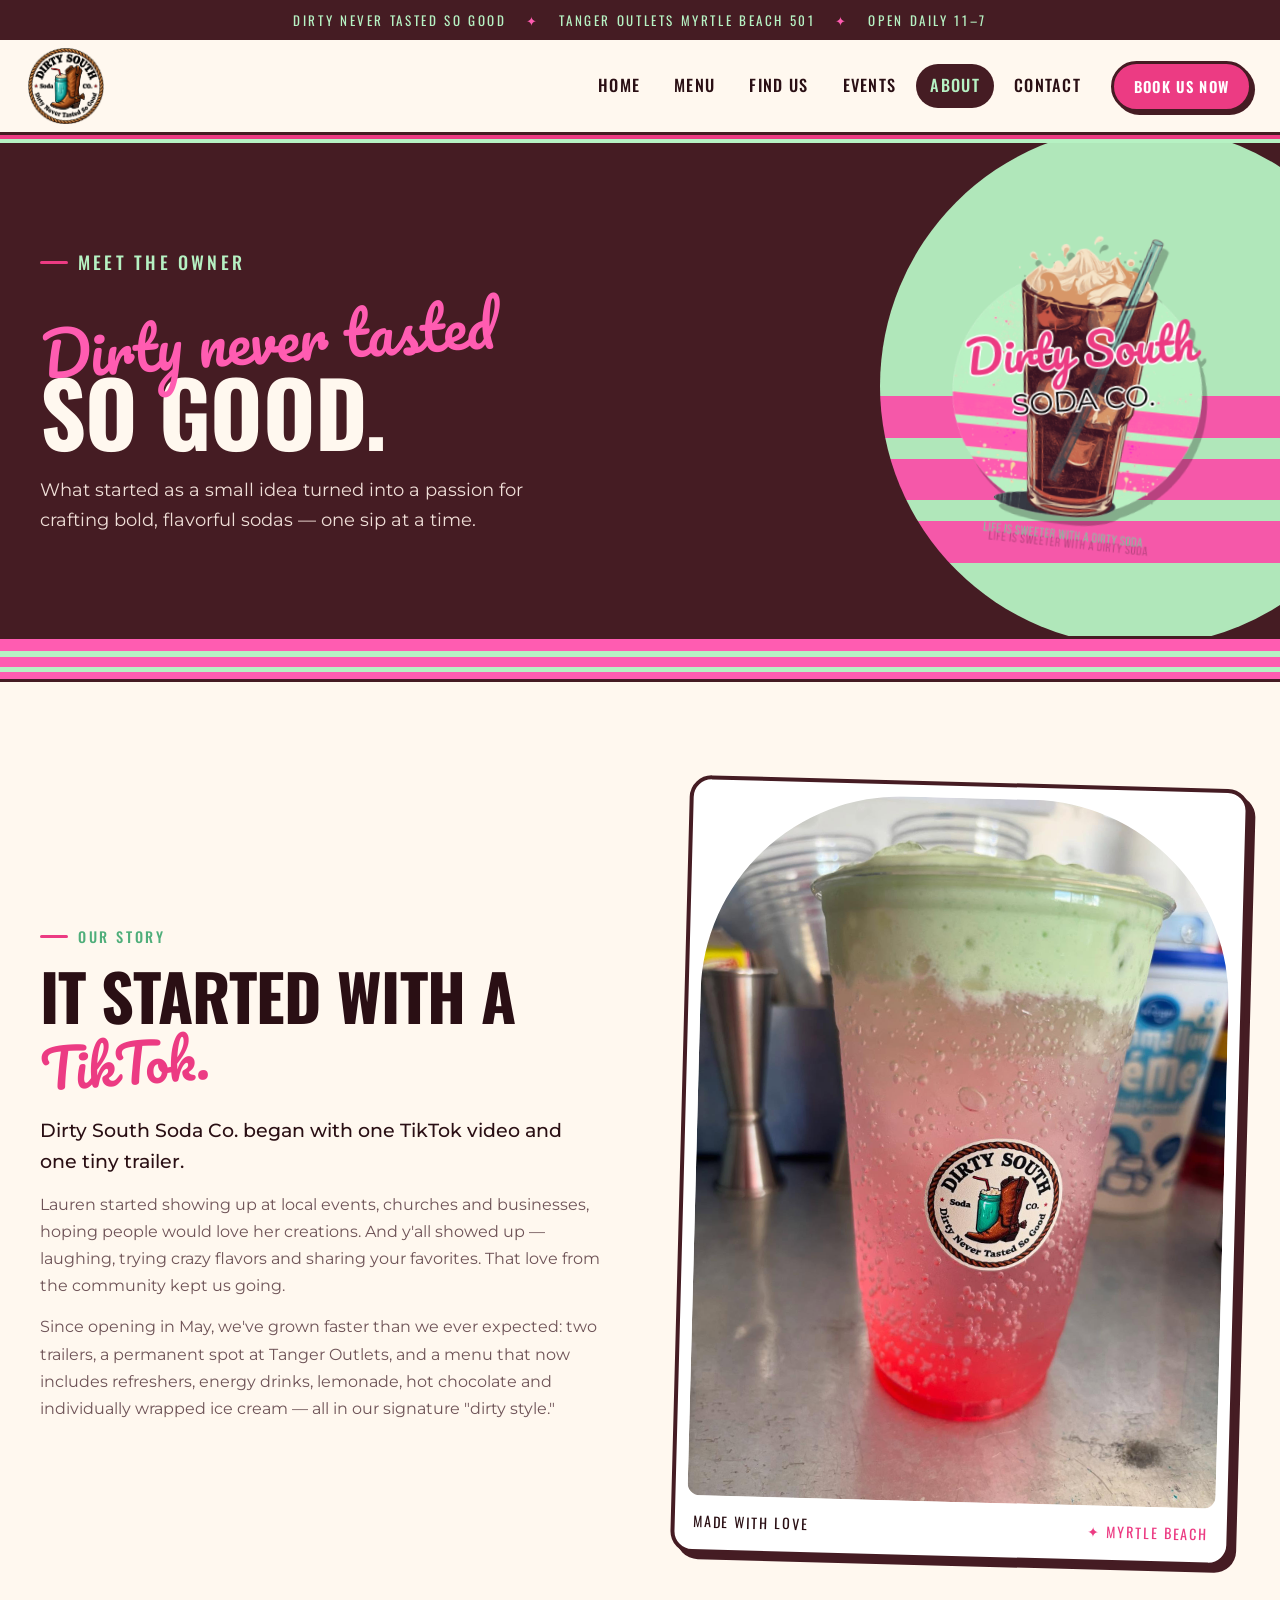
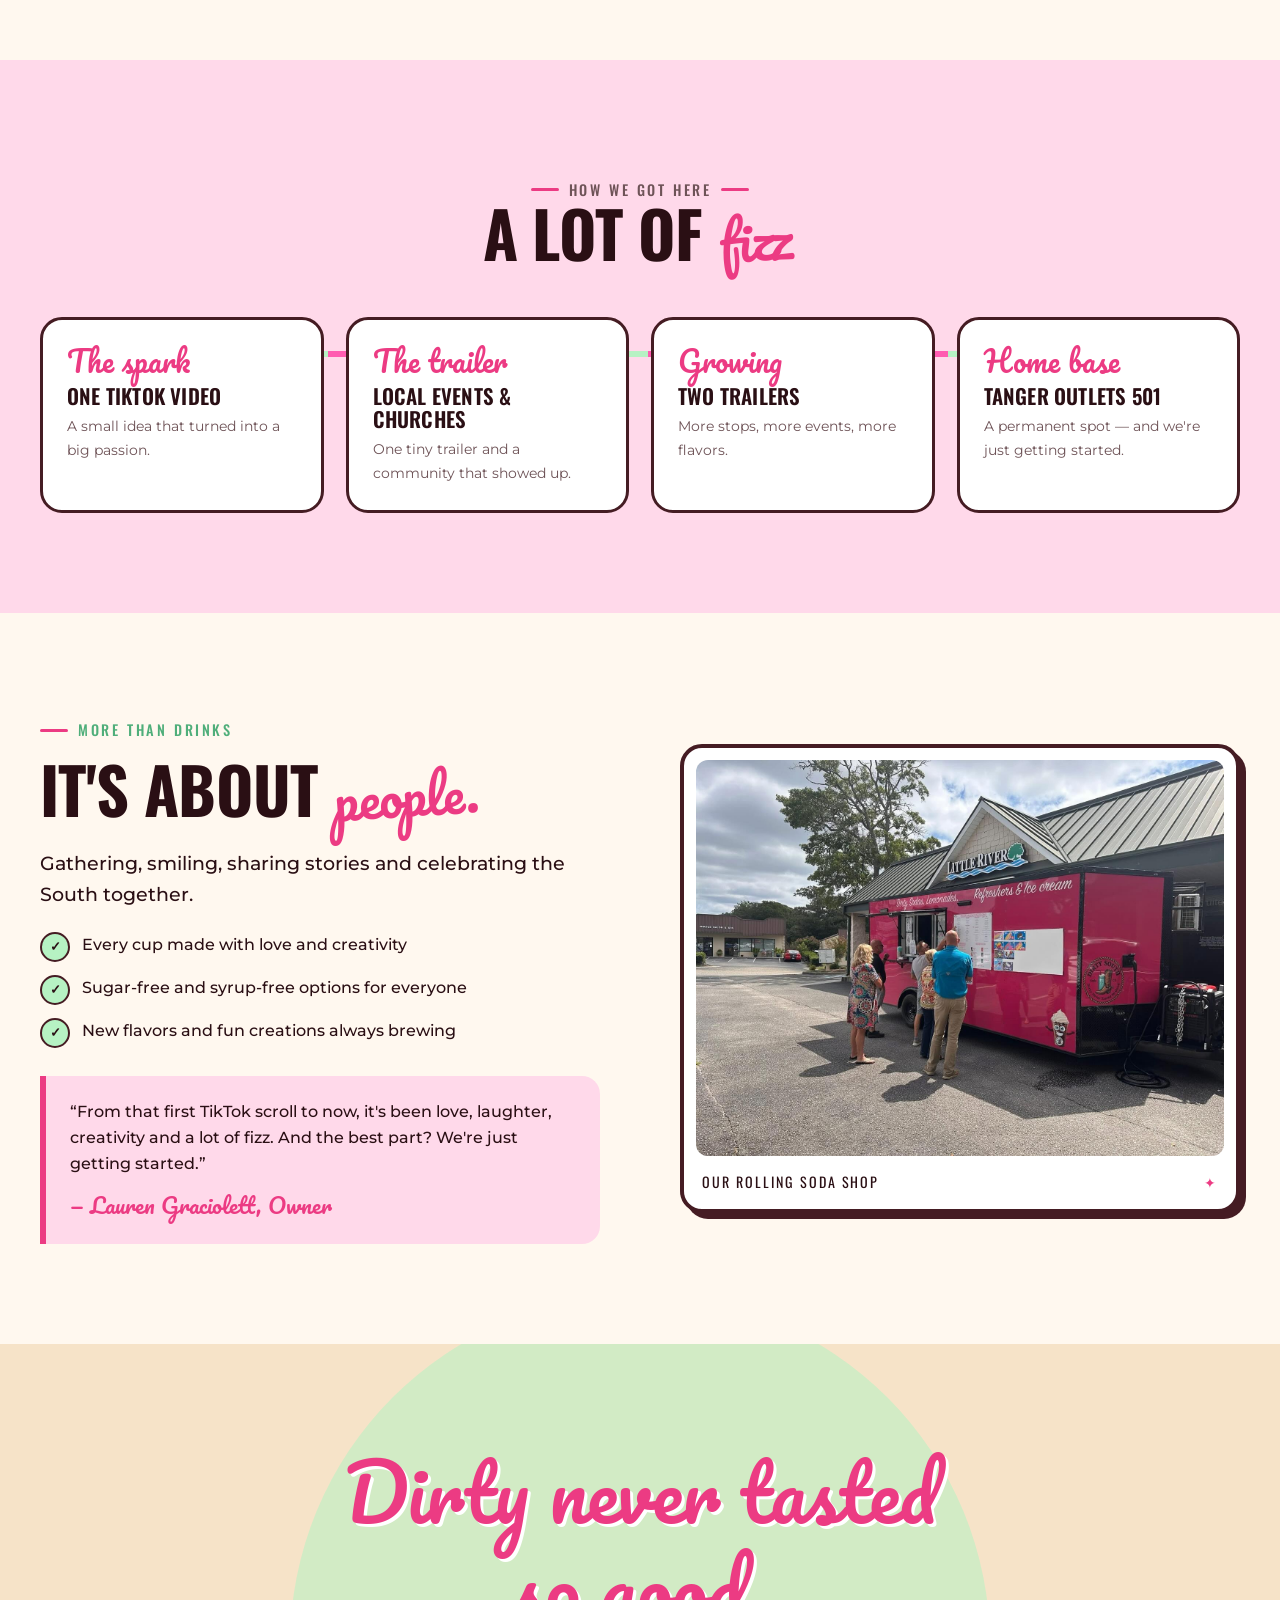
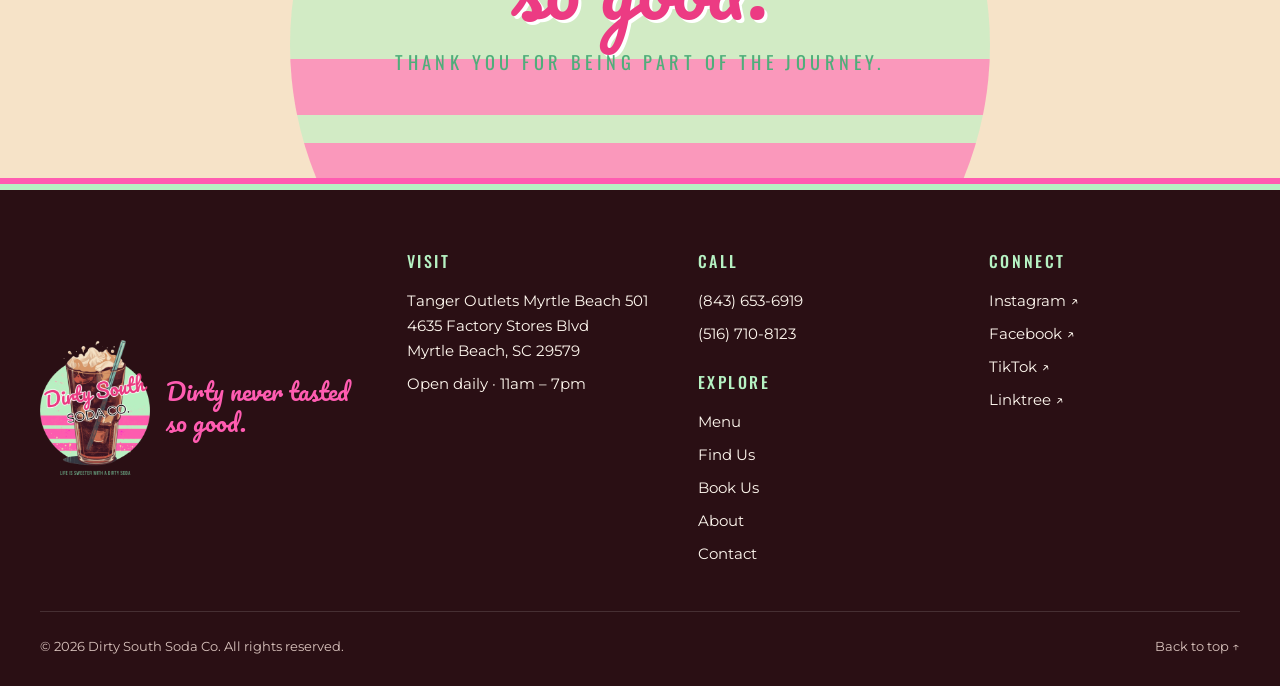
==== commit a37671e0: "trew" ====
--- a/about.html
+++ b/about.html
@@ -23,8 +23,7 @@
 <header class="header">
   <div class="nav-wrap">
     <a class="brand" href="index.html" aria-label="Dirty South Soda Co. home">
-      <img src="dirty-south-logo.png" alt="" width="62" height="76">
-      <span class="brand-text"><strong>Dirty South</strong><span>SODA CO.</span></span>
+      <img src="logo.png" alt="Dirty South Soda Co." width="180" height="86">
     </a>
     <button class="nav-toggle" aria-expanded="false" aria-controls="navigation" type="button"><span class="bars" aria-hidden="true"><i></i><i></i><i></i></span><span class="nav-label">Menu</span></button>
     <nav id="navigation" class="navigation" aria-label="Main navigation">
--- a/styles.css
+++ b/styles.css
@@ -457,3 +457,7 @@
 @media (prefers-reduced-motion:reduce){.bubble{display:none}}
 .bubble{background:radial-gradient(circle at 32% 30%,#fff 0 15%,rgba(255,255,255,.4) 17%,rgba(182,242,195,.75) 50%,rgba(255,92,177,.6) 100%);box-shadow:0 0 0 1.5px rgba(69,28,35,.5),inset -2px -3px 4px rgba(236,59,131,.35)}
 @media (max-width:950px){.page-hero .sun{opacity:.3}}
+/* Header logo = logo.png (kept proportional, never stretched) */
+.brand img{width:auto;height:76px;max-width:200px;object-fit:contain}
+@media (max-width:950px){.brand img{height:64px;max-width:170px}}
+@media (max-width:380px){.brand img{height:56px;max-width:140px}}
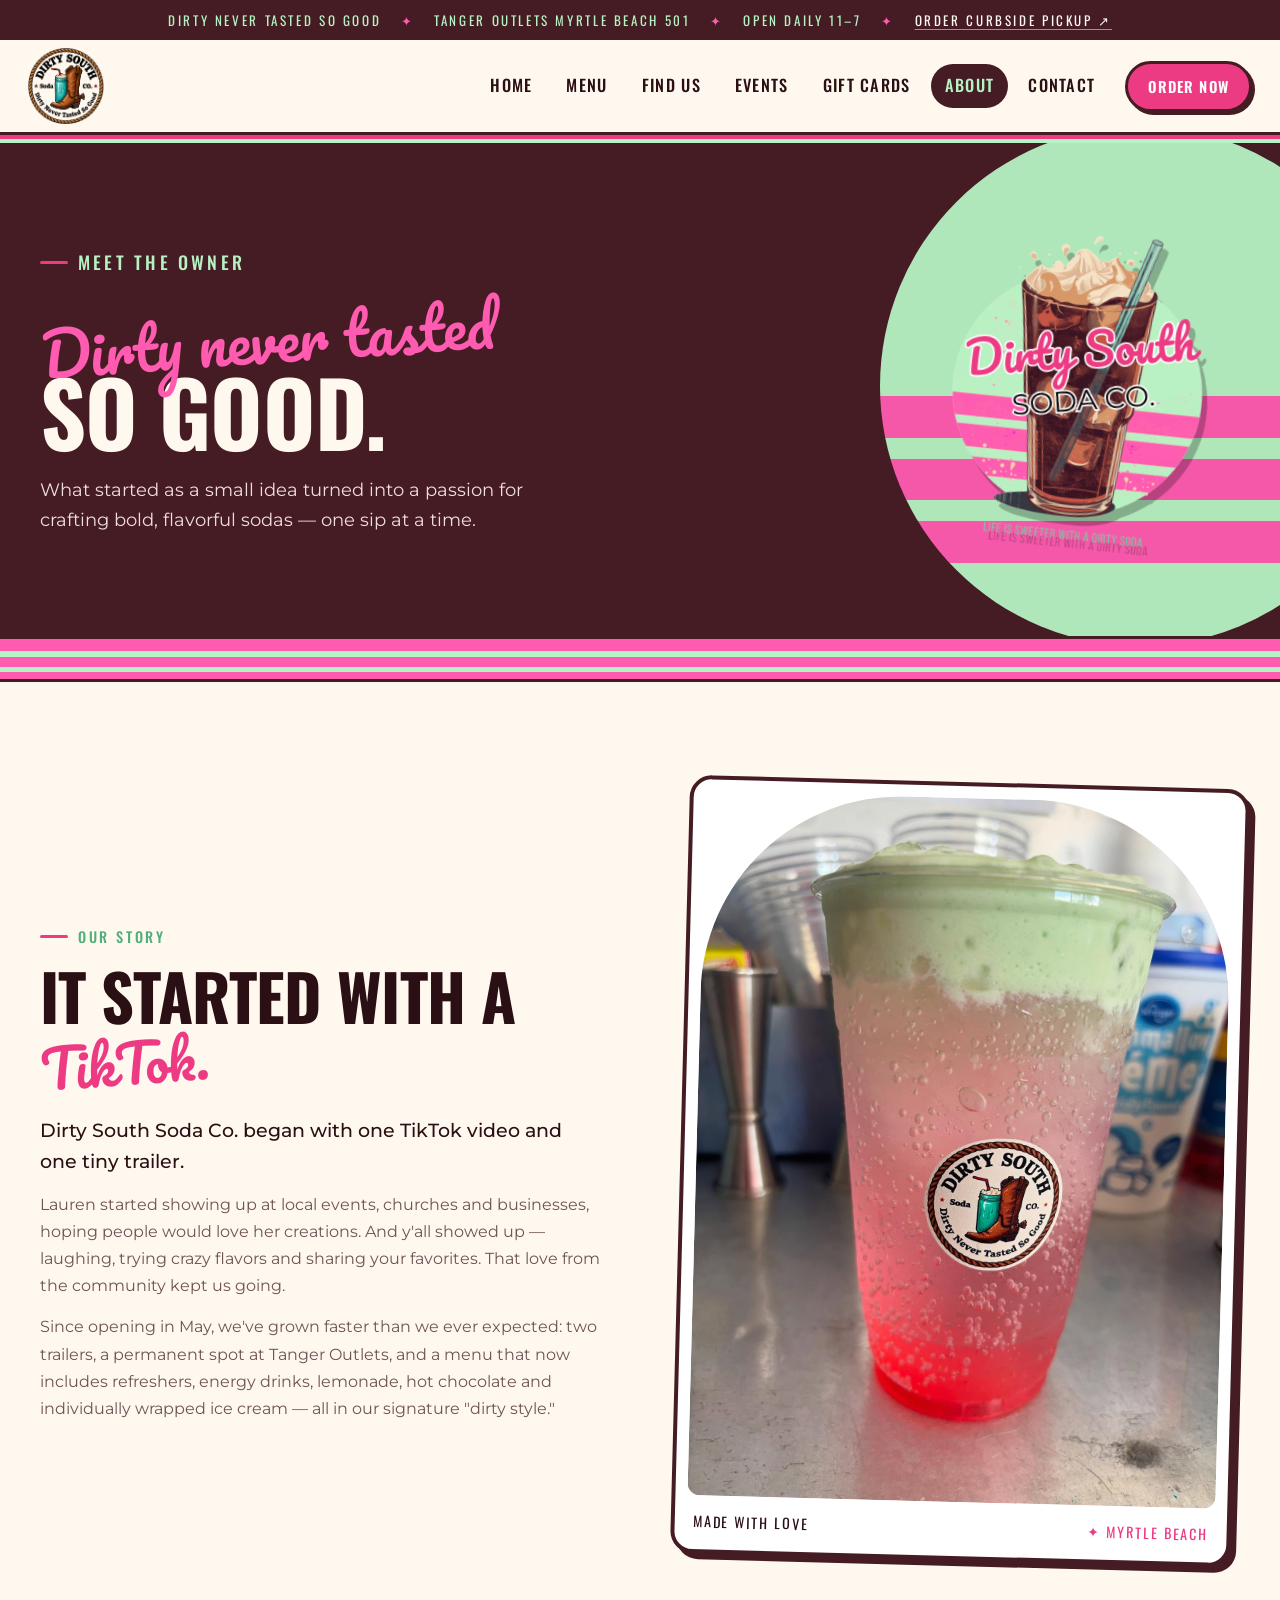
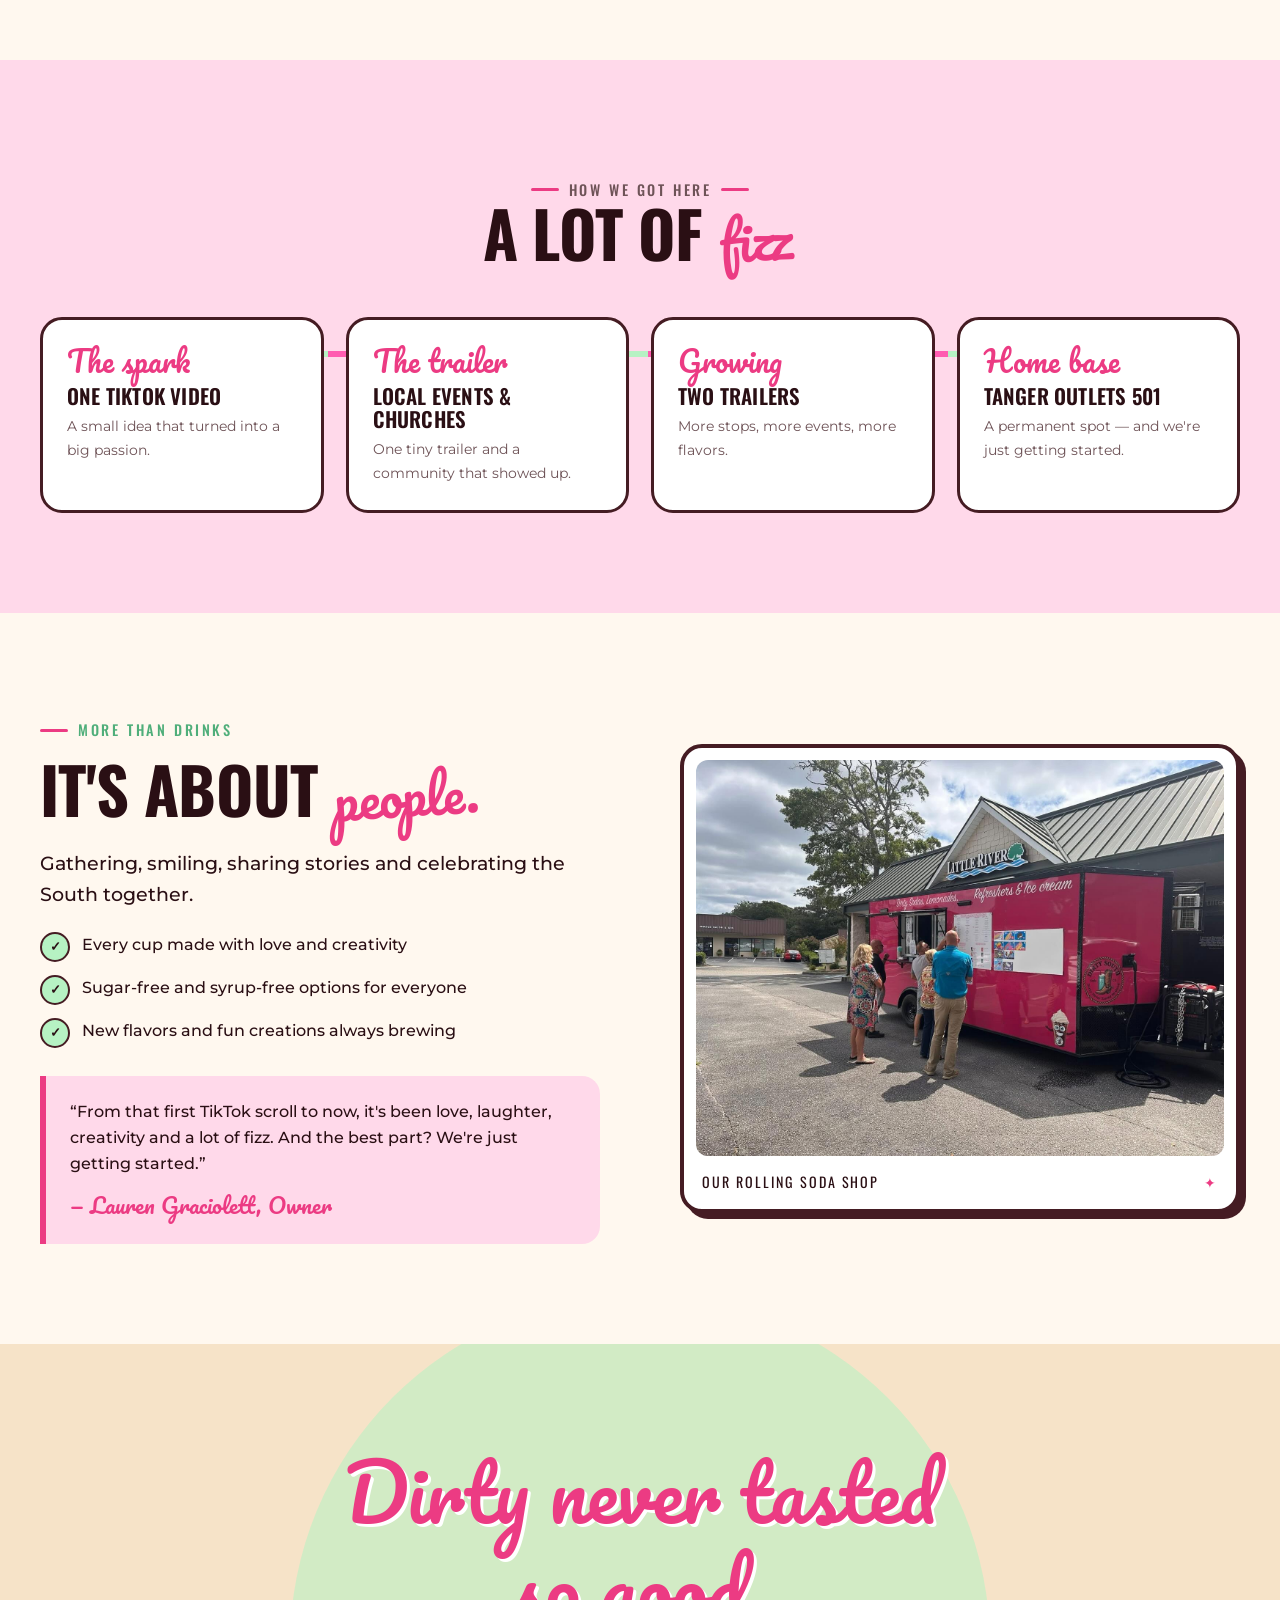
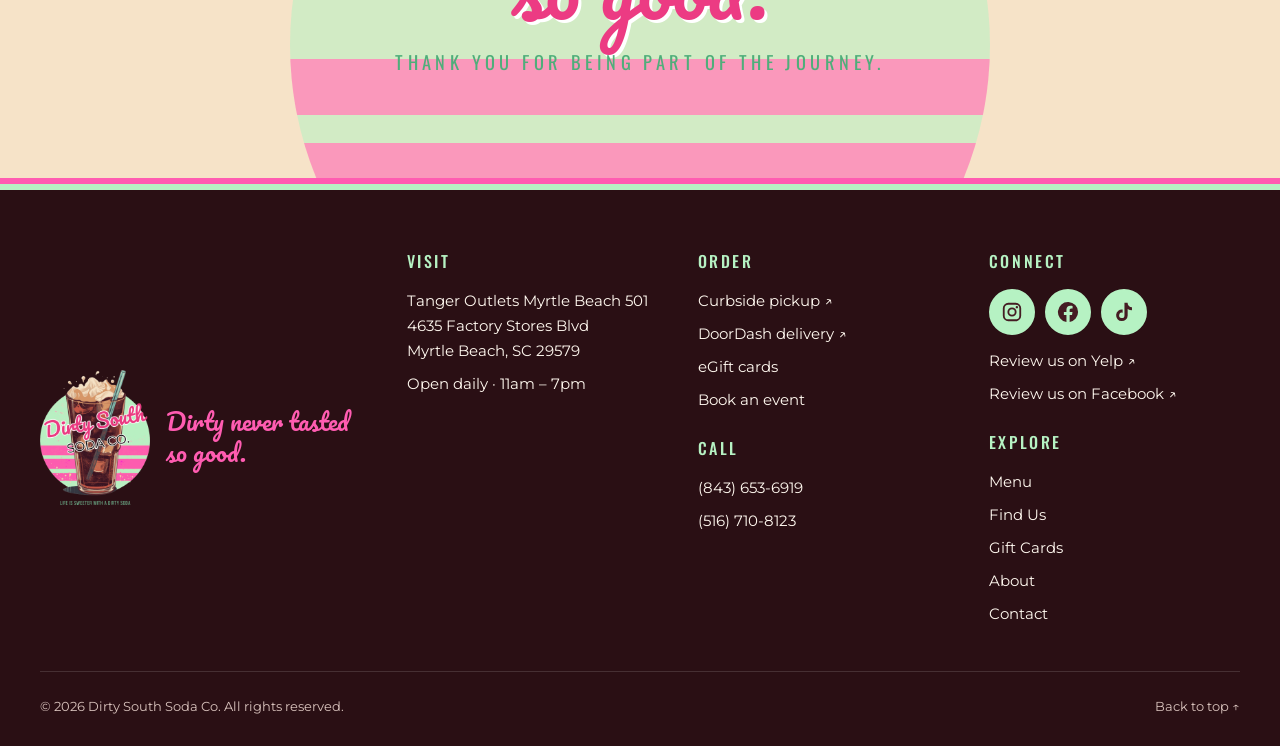
==== commit 68b2cc7b: "dgf" ====
--- a/about.html
+++ b/about.html
@@ -15,11 +15,11 @@
   <link rel="preconnect" href="https://fonts.gstatic.com" crossorigin>
   <link rel="stylesheet" href="styles.css">
   <script src="script.js" defer></script>
-  <script type="application/ld+json">{"@context":"https://schema.org","@type":"FoodEstablishment","name":"Dirty South Soda Co.","slogan":"Dirty Never Tasted So Good","founder":"Lauren Graciolett","servesCuisine":"Dirty sodas, energy drinks, refreshers, lemonade, boba, dirty popcorn, ice cream","telephone":["+18436536919","+15167108123"],"address":{"@type":"PostalAddress","streetAddress":"4635 Factory Stores Blvd, Tanger Outlets Myrtle Beach 501","addressLocality":"Myrtle Beach","addressRegion":"SC","postalCode":"29579","addressCountry":"US"},"openingHours":"Mo-Su 11:00-19:00","logo":"dirty-south-logo.png","sameAs":["https://www.instagram.com/dirtysouthsodacosc/","https://linktr.ee/dirtysouthsodaco"]}</script>
+  <script type="application/ld+json">{"@context":"https://schema.org","@type":"FoodEstablishment","name":"Dirty South Soda Co.","slogan":"Dirty Never Tasted So Good","founder":"Lauren Graciolett","servesCuisine":"Dirty sodas, energy drinks, refreshers, lemonade, boba, dirty popcorn, ice cream","telephone":["+18436536919","+15167108123"],"address":{"@type":"PostalAddress","streetAddress":"4635 Factory Stores Blvd, Tanger Outlets Myrtle Beach 501","addressLocality":"Myrtle Beach","addressRegion":"SC","postalCode":"29579","addressCountry":"US"},"openingHours":"Mo-Su 11:00-19:00","logo":"dirty-south-logo.png","sameAs":["https://www.instagram.com/dirtysouthsodacosc/","https://www.facebook.com/share/15aghyEGGn/?mibextid=wwXIfr","https://www.tiktok.com/@dirtysouthsodaco","https://www.yelp.com/biz/dirty-south-soda-co-conway","https://linktr.ee/dirtysouthsodaco"],"potentialAction":{"@type":"OrderAction","target":["http://dirtysouthsodaco.square.site","https://www.doordash.com/store/dirty-south-soda-co-myrtle-beach-36130981/88318558/"]}}</script>
 </head>
 <body>
 <a class="skip" href="#main">Skip to content</a>
-<div class="topline">Dirty never tasted so good <b aria-hidden="true">✦</b> Tanger Outlets Myrtle Beach 501 <b aria-hidden="true">✦</b> Open daily 11–7</div>
+<div class="topline">Dirty never tasted so good <b aria-hidden="true">✦</b> Tanger Outlets Myrtle Beach 501 <b aria-hidden="true">✦</b> Open daily 11–7 <b aria-hidden="true">✦</b> <a href="http://dirtysouthsodaco.square.site" target="_blank" rel="noopener noreferrer">Order curbside pickup ↗</a></div>
 <header class="header">
   <div class="nav-wrap">
     <a class="brand" href="index.html" aria-label="Dirty South Soda Co. home">
@@ -31,9 +31,10 @@
       <a href="menu.html">Menu</a>
       <a href="find-us.html">Find Us</a>
       <a href="events.html">Events</a>
+      <a href="gift-cards.html">Gift Cards</a>
       <a href="about.html" aria-current="page">About</a>
       <a href="contact.html">Contact</a>
-      <a class="btn btn-small" href="events.html">Book us now</a>
+      <a class="btn btn-small" href="index.html#order">Order now</a>
     </nav>
   </div>
 </header>
@@ -105,20 +106,22 @@
         <div class="footer-col"><a href="https://www.google.com/maps/search/?api=1&query=Tanger+Outlets+Myrtle+Beach+501%2C+4635+Factory+Stores+Blvd%2C+Myrtle+Beach%2C+SC+29579" target="_blank" rel="noopener noreferrer">Tanger Outlets Myrtle Beach 501<br>4635 Factory Stores Blvd<br>Myrtle Beach, SC 29579</a><span>Open daily · 11am – 7pm</span></div>
       </div>
       <div>
-        <h4>Call</h4>
+        <h4>Order</h4>
+        <div class="footer-col"><a href="http://dirtysouthsodaco.square.site" target="_blank" rel="noopener noreferrer">Curbside pickup ↗</a><a href="https://www.doordash.com/store/dirty-south-soda-co-myrtle-beach-36130981/88318558/" target="_blank" rel="noopener noreferrer">DoorDash delivery ↗</a><a href="gift-cards.html">eGift cards</a><a href="events.html">Book an event</a></div>
+        <h4 style="margin-top:22px">Call</h4>
         <div class="footer-col"><a href="tel:+18436536919">(843) 653-6919</a><a href="tel:+15167108123">(516) 710-8123</a></div>
-        <h4 style="margin-top:22px">Explore</h4>
-        <nav aria-label="Footer navigation"><a href="menu.html">Menu</a><a href="find-us.html">Find Us</a><a href="events.html">Book Us</a><a href="about.html">About</a><a href="contact.html">Contact</a></nav>
       </div>
       <div>
         <h4>Connect</h4>
-        <!-- OWNER: Add direct Facebook and TikTok profile links if you want them separate from Linktree. -->
-        <div class="footer-col"><a href="https://www.instagram.com/dirtysouthsodacosc/" target="_blank" rel="noopener noreferrer">Instagram ↗</a><a href="https://linktr.ee/dirtysouthsodaco" target="_blank" rel="noopener noreferrer">Facebook ↗</a><a href="https://linktr.ee/dirtysouthsodaco" target="_blank" rel="noopener noreferrer">TikTok ↗</a><a href="https://linktr.ee/dirtysouthsodaco" target="_blank" rel="noopener noreferrer">Linktree ↗</a></div>
+        <div class="socials"><a href="https://www.instagram.com/dirtysouthsodacosc/" target="_blank" rel="noopener noreferrer" aria-label="Instagram"><svg viewBox="0 0 24 24" aria-hidden="true"><rect x="3" y="3" width="18" height="18" rx="5" fill="none" stroke="currentColor" stroke-width="2"/><circle cx="12" cy="12" r="4" fill="none" stroke="currentColor" stroke-width="2"/><circle cx="17.3" cy="6.7" r="1.3" fill="currentColor"/></svg></a><a href="https://www.facebook.com/share/15aghyEGGn/?mibextid=wwXIfr" target="_blank" rel="noopener noreferrer" aria-label="Facebook"><svg viewBox="0 0 24 24" aria-hidden="true"><path fill="currentColor" d="M23 12a11 11 0 1 0-12.7 10.9v-7.7H7.5V12h2.8V9.6c0-2.8 1.7-4.3 4.2-4.3 1.2 0 2.5.2 2.5.2v2.7h-1.4c-1.4 0-1.8.9-1.8 1.8V12h3.1l-.5 3.2h-2.6v7.7A11 11 0 0 0 23 12z"/></svg></a><a href="https://www.tiktok.com/@dirtysouthsodaco" target="_blank" rel="noopener noreferrer" aria-label="TikTok"><svg viewBox="0 0 24 24" aria-hidden="true"><path fill="currentColor" d="M16 8.7v7a6.3 6.3 0 1 1-5.5-6.3v3.5a2.9 2.9 0 1 0 2 2.8V2h3.4a4.8 4.8 0 0 0 4.8 4.8v3.4A8.2 8.2 0 0 1 16 8.7z"/></svg></a></div>
+        <div class="footer-col" style="margin-top:14px"><a href="https://www.yelp.com/biz/dirty-south-soda-co-conway" target="_blank" rel="noopener noreferrer">Review us on Yelp ↗</a><a href="https://www.facebook.com/share/15aghyEGGn/?mibextid=wwXIfr" target="_blank" rel="noopener noreferrer">Review us on Facebook ↗</a></div>
+        <h4 style="margin-top:22px">Explore</h4>
+        <nav aria-label="Footer navigation"><a href="menu.html">Menu</a><a href="find-us.html">Find Us</a><a href="gift-cards.html">Gift Cards</a><a href="about.html">About</a><a href="contact.html">Contact</a></nav>
       </div>
     </div>
     <div class="footer-bottom"><p>© <span id="year">2026</span> Dirty South Soda Co. All rights reserved.</p><a href="#main">Back to top ↑</a></div>
   </div>
 </footer>
-<a class="mobile-find" href="find-us.html">Find us today <span aria-hidden="true">↗</span></a>
+<a class="mobile-find" href="index.html#order">Order now <span aria-hidden="true">↗</span></a>
 </body>
 </html>
--- a/styles.css
+++ b/styles.css
@@ -461,3 +461,40 @@
 .brand img{width:auto;height:76px;max-width:200px;object-fit:contain}
 @media (max-width:950px){.brand img{height:64px;max-width:170px}}
 @media (max-width:380px){.brand img{height:56px;max-width:140px}}
+
+/* ================= v4: ordering, socials, gift cards ================= */
+.topline a{color:var(--cream);text-decoration:underline;text-decoration-color:var(--pink-hot);text-underline-offset:3px}
+.topline a:hover{color:#fff}
+.order-grid{display:grid;grid-template-columns:1fr 1fr;gap:26px;max-width:980px;margin-inline:auto}
+.order-card{position:relative;display:flex;flex-direction:column;align-items:flex-start;gap:10px;background:#fff;border:4px solid var(--cola);border-radius:var(--radius);padding:32px;box-shadow:var(--shadow);transition:transform .18s,box-shadow .18s;overflow:hidden}
+.order-card::before{content:"";position:absolute;inset:0 0 auto 0;height:10px;background:linear-gradient(90deg,var(--pink-hot) 0 50%,var(--mint) 50%)}
+.order-card.delivery::before{background:linear-gradient(90deg,var(--mint) 0 50%,var(--pink-hot) 50%)}
+.order-card:hover{transform:translate(-3px,-3px);box-shadow:10px 10px 0 var(--cola)}
+.order-card h3{font-size:2rem}
+.order-card p{color:var(--muted);margin-bottom:10px}
+.order-card .btn{margin-top:auto}
+.order-icon{width:62px;height:62px;border-radius:50%;display:grid;place-items:center;background:var(--pink-soft);border:3px solid var(--cola);color:var(--cola)}
+.order-card.delivery .order-icon{background:var(--mint)}
+.order-icon svg{width:32px;height:32px}
+.order-tag{font-family:var(--display);letter-spacing:.16em;text-transform:uppercase;font-size:.85rem;color:var(--pink)}
+.socials{display:flex;gap:10px;flex-wrap:wrap}
+.socials a{width:46px;height:46px;border-radius:50%;display:grid;place-items:center;background:var(--mint);color:var(--cola);border:2.5px solid var(--cola);transition:transform .15s,background .15s}
+.socials a:hover{transform:translateY(-3px) rotate(-6deg);background:var(--pink);color:#fff}
+.socials svg{width:22px;height:22px}
+.footer .socials a{border-color:var(--mint)}
+.big-socials{justify-content:center;margin-top:28px}
+.big-socials a{width:56px;height:56px}
+.big-socials svg{width:26px;height:26px}
+.steps.three{grid-template-columns:repeat(3,minmax(0,1fr))}
+.gift-card-art{display:flex;justify-content:center;padding:20px}
+.gcard{position:relative;width:min(440px,100%);aspect-ratio:1.586;border-radius:26px;background:linear-gradient(135deg,var(--cola) 0%,var(--cola-mid) 100%);border:4px solid var(--cola);box-shadow:12px 12px 0 var(--pink);overflow:hidden;transform:rotate(-4deg);display:flex;align-items:center;padding:22px;gap:14px;color:var(--cream)}
+.gcard .sun{width:300px;aspect-ratio:1;right:-110px;bottom:-140px;opacity:.9}
+.gcard img{position:relative;width:38%;height:auto;filter:drop-shadow(3px 4px 0 #0005)}
+.gcard-text{position:relative;display:flex;flex-direction:column;gap:4px}
+.gcard-text small{font-family:var(--display);letter-spacing:.2em;text-transform:uppercase;color:var(--mint);font-size:.8rem}
+.gcard-text strong{font-family:var(--script);font-weight:400;font-size:clamp(1.5rem,3.4vw,2.1rem);line-height:1.1;color:var(--pink-hot);text-shadow:2px 2px 0 #fff3}
+.gcard-text span{font-size:.72rem;letter-spacing:.08em;text-transform:uppercase;font-weight:700}
+.chip-gold{position:absolute;top:22px;right:26px;width:46px;height:34px;border-radius:7px;background:linear-gradient(135deg,#f6d77a,#c99a3a);border:2px solid var(--cola)}
+@media (max-width:1150px){.navigation>a:not(.btn){padding:8px 8px;font-size:.9rem;letter-spacing:.05em}}
+@media (max-width:950px){.order-grid,.steps.three{grid-template-columns:1fr}.gcard{transform:rotate(-2deg)}}
+@media (max-width:767px){.order-card{padding:26px 22px}.topline a{display:inline-block;margin-top:2px}}
